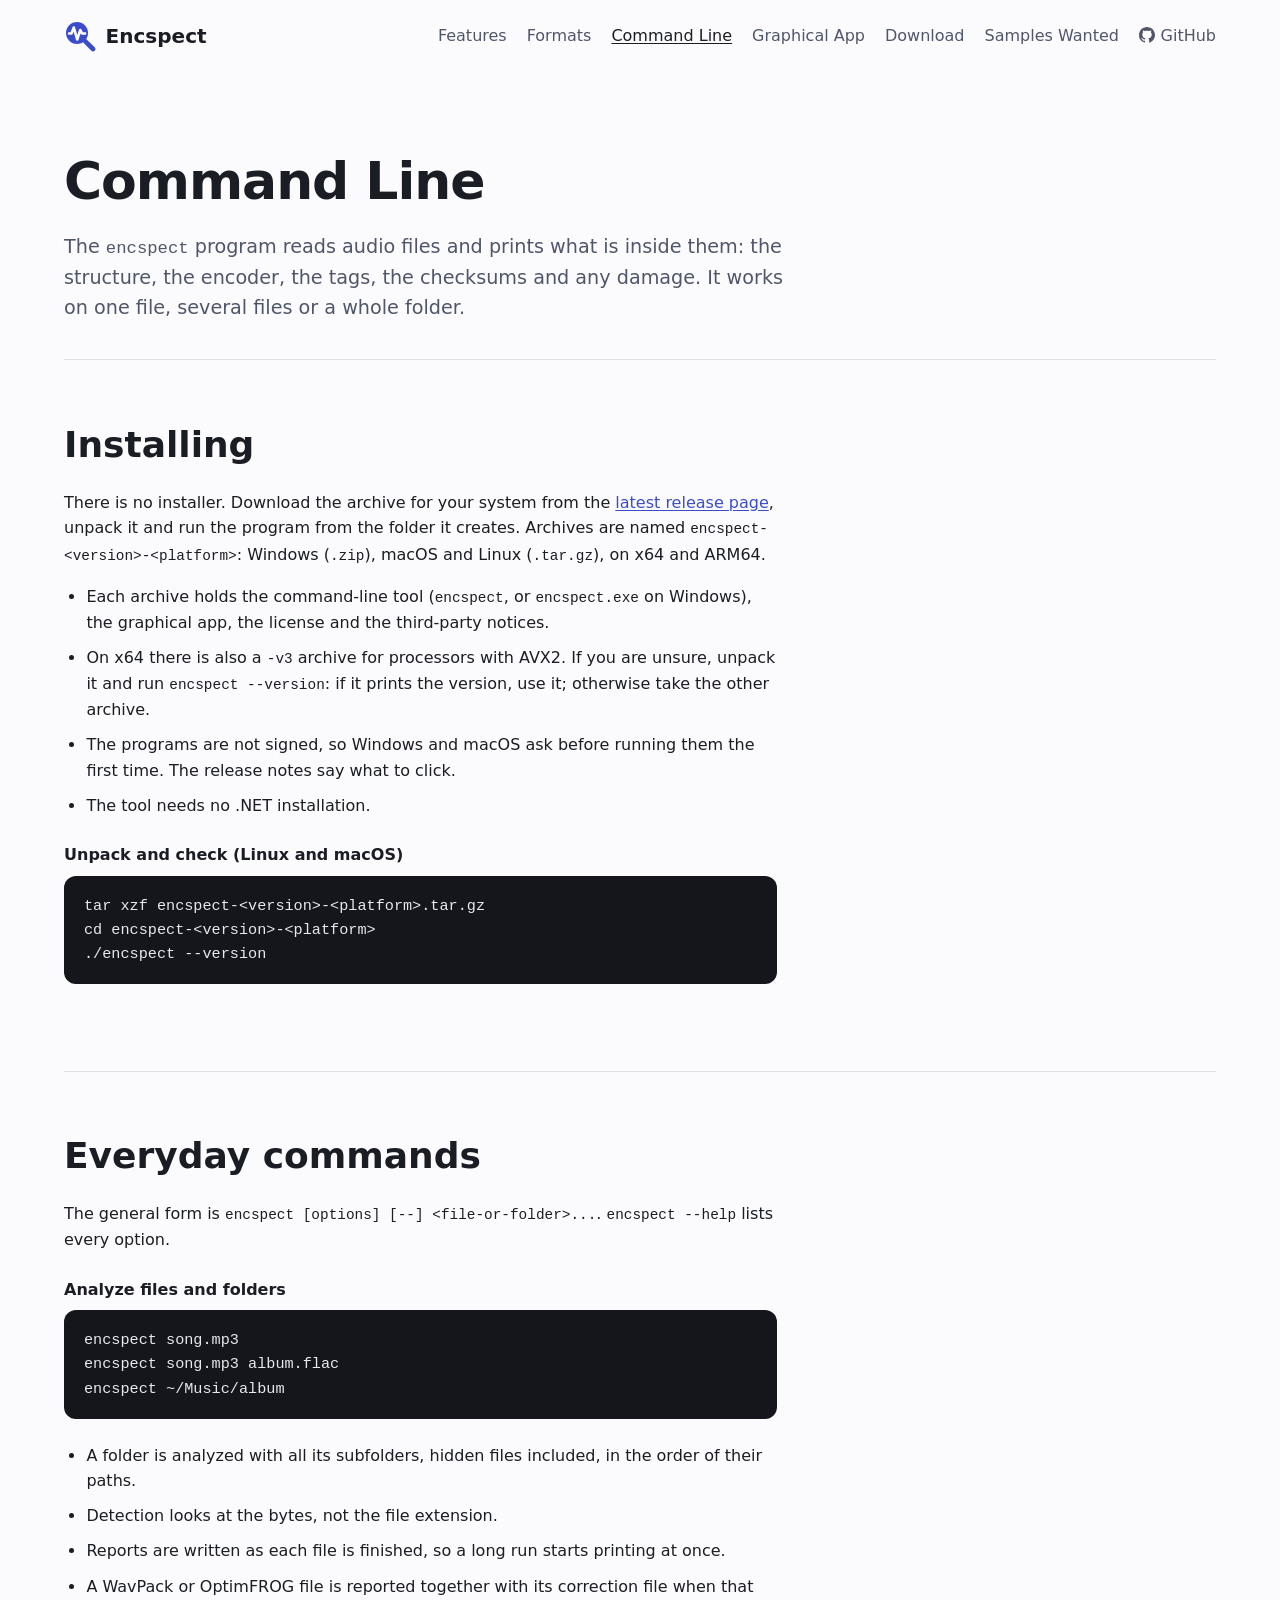
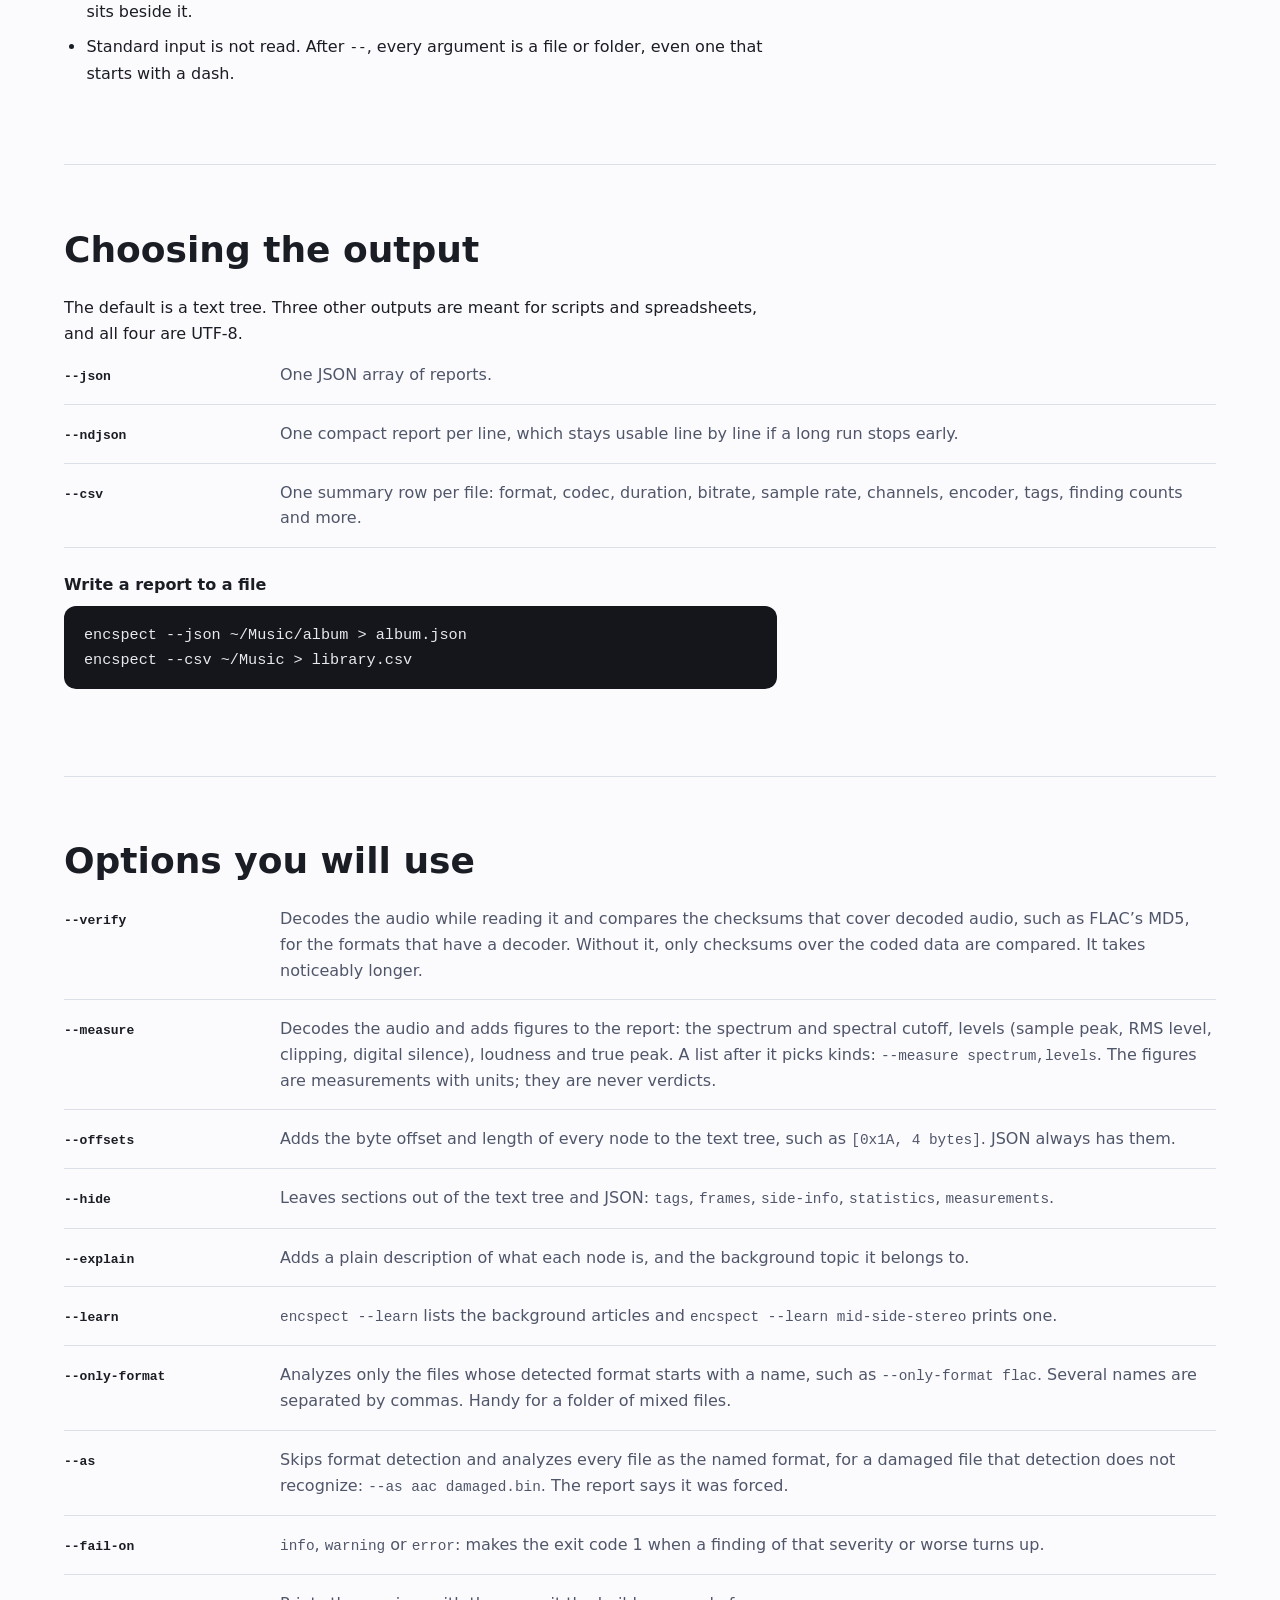
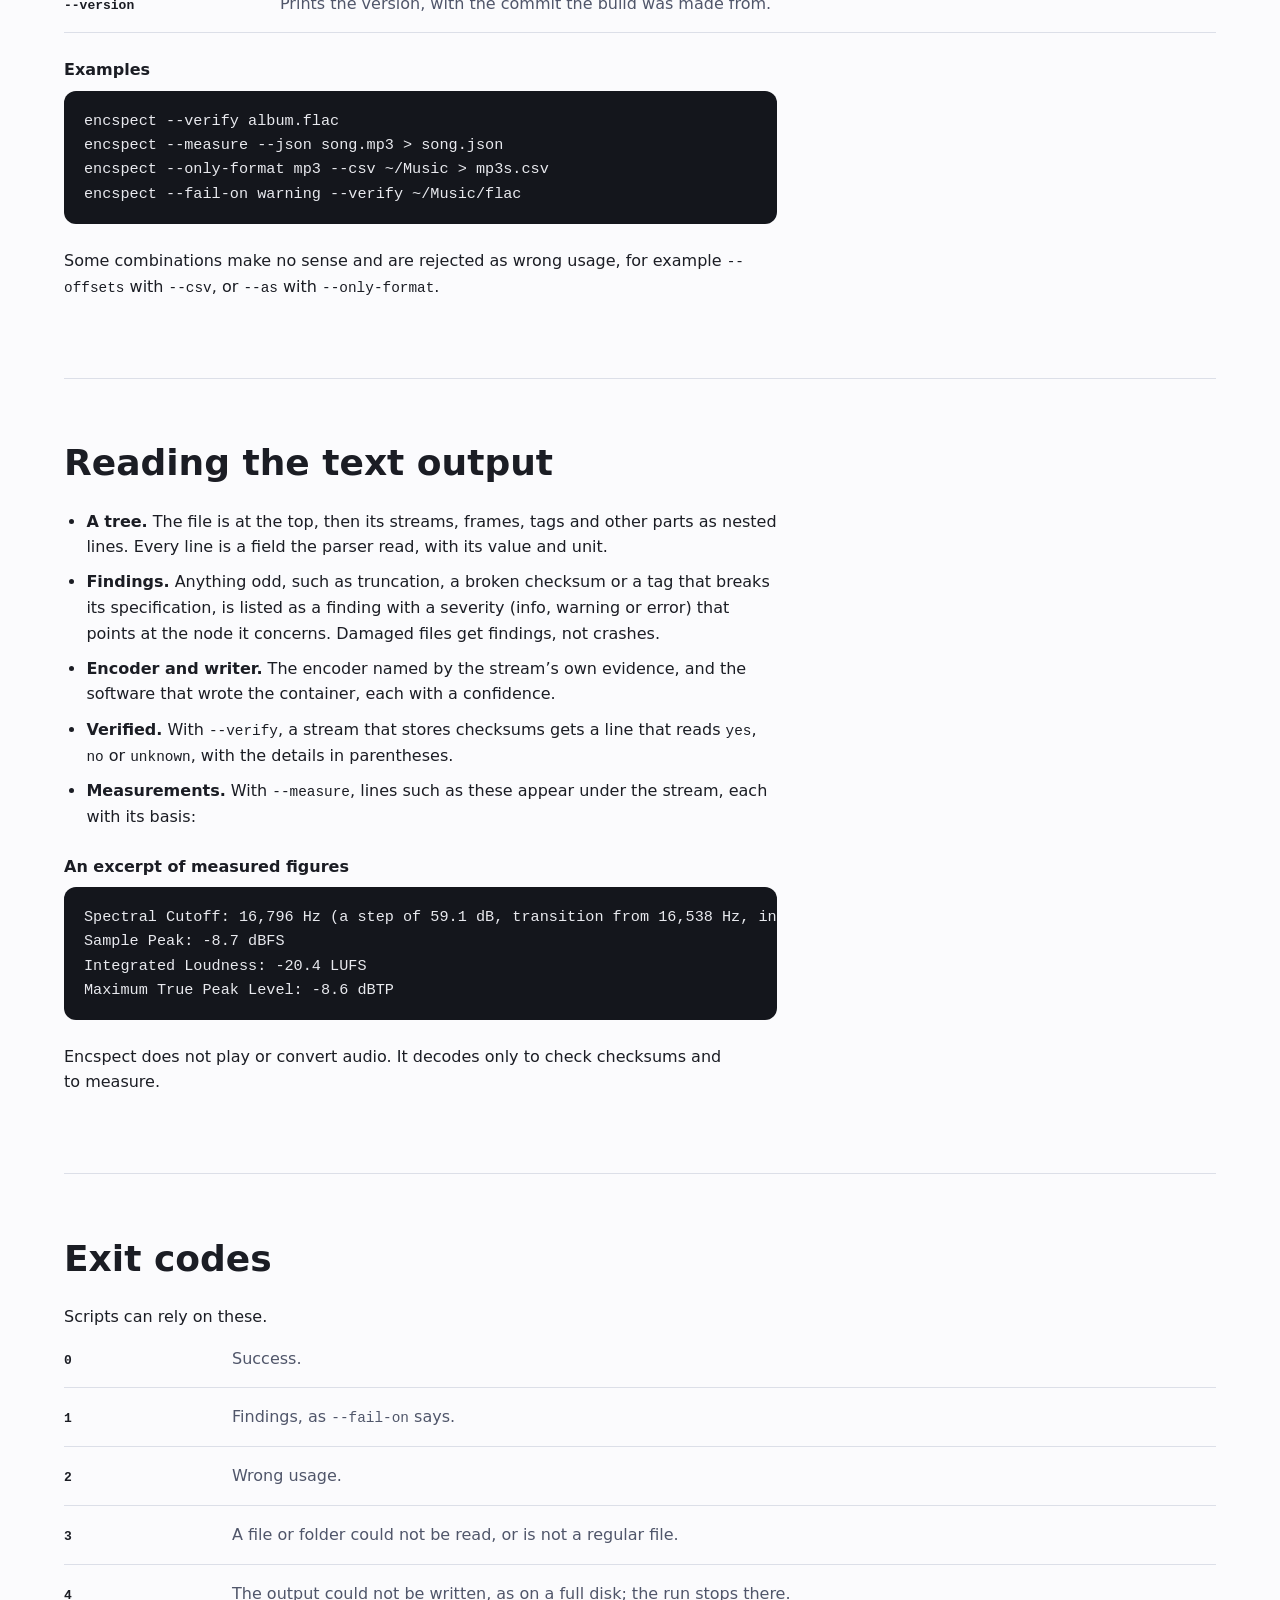
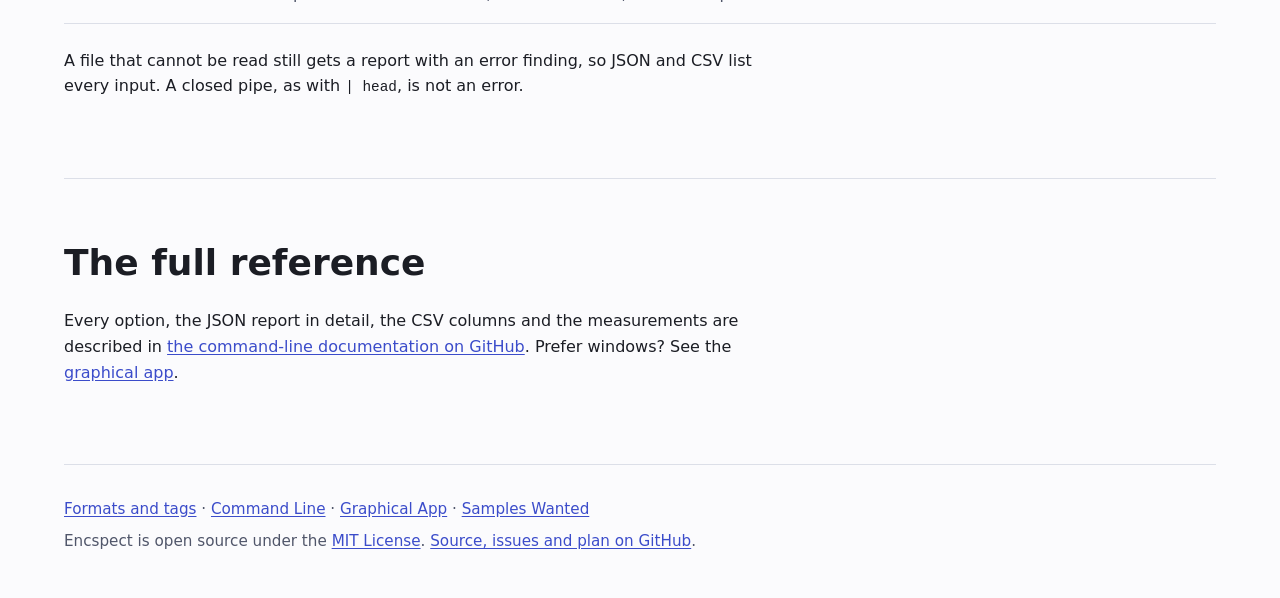
==== site/cli.html @ 30f292fd "Command Line and Graphical App pages for 0.4.0, in the header and the footer Co-Authored-By: Claude " ====
<!DOCTYPE html>
<html lang="en">
<head>
  <meta charset="utf-8">
  <meta name="viewport" content="width=device-width, initial-scale=1.0">
  <meta name="color-scheme" content="light dark">
  <meta name="text-scale" content="scale">
  <title>Command Line</title>
  <meta name="description" content="The Encspect command-line tool: analyze a file or a folder, write JSON or CSV, verify checksums, measure decoded audio and use the exit codes in scripts.">
  <link rel="icon" href="favicon.svg" type="image/svg+xml">
  <link rel="apple-touch-icon" href="apple-touch-icon.png">
  <link rel="stylesheet" href="styles.css">
</head>
<body>
  <a class="skip-link" href="#main">Skip to content</a>

  <header class="site-header">
    <a class="brand" href="./" aria-label="Encspect home">
      <img class="brand-mark" src="favicon.svg" alt="" width="32" height="32">
      <span>Encspect</span>
    </a>
    <nav aria-label="Main">
      <ul>
        <li><a href="./#features">Features</a></li>
        <li><a href="formats.html">Formats</a></li>
        <li><a href="cli.html" aria-current="page">Command Line</a></li>
        <li><a href="gui.html">Graphical App</a></li>
        <li><a href="./#download">Download</a></li>
        <li><a href="samples.html">Samples Wanted</a></li>
        <li><a class="github" href="https://github.com/smares/encspect">GitHub</a></li>
      </ul>
    </nav>
  </header>

  <main id="main">
    <section class="page-head" aria-labelledby="page-title">
      <h1 id="page-title">Command Line</h1>
      <p class="lead">The <code>encspect</code> program reads audio files and prints what is inside them: the structure, the encoder, the tags, the checksums and any damage. It works on one file, several files or a whole folder.</p>
    </section>

    <section class="prose" aria-labelledby="install-title">
      <h2 id="install-title">Installing</h2>
      <p>There is no installer. Download the archive for your system from the <a href="https://github.com/smares/encspect/releases/latest">latest release page</a>, unpack it and run the program from the folder it creates. Archives are named <code>encspect-&lt;version&gt;-&lt;platform&gt;</code>: Windows (<code>.zip</code>), macOS and Linux (<code>.tar.gz</code>), on x64 and ARM64.</p>
      <ul>
        <li>Each archive holds the command-line tool (<code>encspect</code>, or <code>encspect.exe</code> on Windows), the graphical app, the license and the third-party notices.</li>
        <li>On x64 there is also a <code>-v3</code> archive for processors with AVX2. If you are unsure, unpack it and run <code>encspect --version</code>: if it prints the version, use it; otherwise take the other archive.</li>
        <li>The programs are not signed, so Windows and macOS ask before running them the first time. The release notes say what to click.</li>
        <li>The tool needs no .NET installation.</li>
      </ul>
      <figure class="code">
        <figcaption id="install-cap">Unpack and check (Linux and macOS)</figcaption>
        <div class="copyable">
          <pre role="region" aria-labelledby="install-cap" tabindex="0"><code>tar xzf encspect-&lt;version&gt;-&lt;platform&gt;.tar.gz
cd encspect-&lt;version&gt;-&lt;platform&gt;
./encspect --version</code></pre>
        </div>
      </figure>
    </section>

    <section class="prose" aria-labelledby="everyday-title">
      <h2 id="everyday-title">Everyday commands</h2>
      <p>The general form is <code>encspect [options] [--] &lt;file-or-folder&gt;...</code>. <code>encspect --help</code> lists every option.</p>
      <figure class="code">
        <figcaption id="everyday-cap">Analyze files and folders</figcaption>
        <div class="copyable">
          <pre role="region" aria-labelledby="everyday-cap" tabindex="0"><code>encspect song.mp3
encspect song.mp3 album.flac
encspect ~/Music/album</code></pre>
        </div>
      </figure>
      <ul>
        <li>A folder is analyzed with all its subfolders, hidden files included, in the order of their paths.</li>
        <li>Detection looks at the bytes, not the file extension.</li>
        <li>Reports are written as each file is finished, so a long run starts printing at once.</li>
        <li>A WavPack or OptimFROG file is reported together with its correction file when that sits beside it.</li>
        <li>Standard input is not read. After <code>--</code>, every argument is a file or folder, even one that starts with a dash.</li>
      </ul>
    </section>

    <section class="prose" aria-labelledby="output-title">
      <h2 id="output-title">Choosing the output</h2>
      <p>The default is a text tree. Three other outputs are meant for scripts and spreadsheets, and all four are UTF-8.</p>
      <dl class="formats wide">
        <div>
          <dt><code>--json</code></dt>
          <dd>One JSON array of reports.</dd>
        </div>
        <div>
          <dt><code>--ndjson</code></dt>
          <dd>One compact report per line, which stays usable line by line if a long run stops early.</dd>
        </div>
        <div>
          <dt><code>--csv</code></dt>
          <dd>One summary row per file: format, codec, duration, bitrate, sample rate, channels, encoder, tags, finding counts and more.</dd>
        </div>
      </dl>
      <figure class="code">
        <figcaption id="output-cap">Write a report to a file</figcaption>
        <div class="copyable">
          <pre role="region" aria-labelledby="output-cap" tabindex="0"><code>encspect --json ~/Music/album &gt; album.json
encspect --csv ~/Music &gt; library.csv</code></pre>
        </div>
      </figure>
    </section>

    <section class="prose" aria-labelledby="options-title">
      <h2 id="options-title">Options you will use</h2>
      <dl class="formats wide">
        <div>
          <dt><code>--verify</code></dt>
          <dd>Decodes the audio while reading it and compares the checksums that cover decoded audio, such as FLAC&rsquo;s MD5, for the formats that have a decoder. Without it, only checksums over the coded data are compared. It takes noticeably longer.</dd>
        </div>
        <div>
          <dt><code>--measure</code></dt>
          <dd>Decodes the audio and adds figures to the report: the spectrum and spectral cutoff, levels (sample peak, RMS level, clipping, digital silence), loudness and true peak. A list after it picks kinds: <code>--measure spectrum,levels</code>. The figures are measurements with units; they are never verdicts.</dd>
        </div>
        <div>
          <dt><code>--offsets</code></dt>
          <dd>Adds the byte offset and length of every node to the text tree, such as <code>[0x1A, 4 bytes]</code>. JSON always has them.</dd>
        </div>
        <div>
          <dt><code>--hide</code></dt>
          <dd>Leaves sections out of the text tree and JSON: <code>tags</code>, <code>frames</code>, <code>side-info</code>, <code>statistics</code>, <code>measurements</code>.</dd>
        </div>
        <div>
          <dt><code>--explain</code></dt>
          <dd>Adds a plain description of what each node is, and the background topic it belongs to.</dd>
        </div>
        <div>
          <dt><code>--learn</code></dt>
          <dd><code>encspect --learn</code> lists the background articles and <code>encspect --learn mid-side-stereo</code> prints one.</dd>
        </div>
        <div>
          <dt><code>--only-format</code></dt>
          <dd>Analyzes only the files whose detected format starts with a name, such as <code>--only-format flac</code>. Several names are separated by commas. Handy for a folder of mixed files.</dd>
        </div>
        <div>
          <dt><code>--as</code></dt>
          <dd>Skips format detection and analyzes every file as the named format, for a damaged file that detection does not recognize: <code>--as aac damaged.bin</code>. The report says it was forced.</dd>
        </div>
        <div>
          <dt><code>--fail-on</code></dt>
          <dd><code>info</code>, <code>warning</code> or <code>error</code>: makes the exit code 1 when a finding of that severity or worse turns up.</dd>
        </div>
        <div>
          <dt><code>--version</code></dt>
          <dd>Prints the version, with the commit the build was made from.</dd>
        </div>
      </dl>
      <figure class="code">
        <figcaption id="options-cap">Examples</figcaption>
        <div class="copyable">
          <pre role="region" aria-labelledby="options-cap" tabindex="0"><code>encspect --verify album.flac
encspect --measure --json song.mp3 &gt; song.json
encspect --only-format mp3 --csv ~/Music &gt; mp3s.csv
encspect --fail-on warning --verify ~/Music/flac</code></pre>
        </div>
      </figure>
      <p>Some combinations make no sense and are rejected as wrong usage, for example <code>--offsets</code> with <code>--csv</code>, or <code>--as</code> with <code>--only-format</code>.</p>
    </section>

    <section class="prose" aria-labelledby="reading-title">
      <h2 id="reading-title">Reading the text output</h2>
      <ul>
        <li><strong>A tree.</strong> The file is at the top, then its streams, frames, tags and other parts as nested lines. Every line is a field the parser read, with its value and unit.</li>
        <li><strong>Findings.</strong> Anything odd, such as truncation, a broken checksum or a tag that breaks its specification, is listed as a finding with a severity (info, warning or error) that points at the node it concerns. Damaged files get findings, not crashes.</li>
        <li><strong>Encoder and writer.</strong> The encoder named by the stream&rsquo;s own evidence, and the software that wrote the container, each with a confidence.</li>
        <li><strong>Verified.</strong> With <code>--verify</code>, a stream that stores checksums gets a line that reads <code>yes</code>, <code>no</code> or <code>unknown</code>, with the details in parentheses.</li>
        <li><strong>Measurements.</strong> With <code>--measure</code>, lines such as these appear under the stream, each with its basis:</li>
      </ul>
      <figure class="code">
        <figcaption id="measure-cap">An excerpt of measured figures</figcaption>
        <div class="copyable">
          <pre role="region" aria-labelledby="measure-cap" tabindex="0"><code>Spectral Cutoff: 16,796 Hz (a step of 59.1 dB, transition from 16,538 Hz, in 20 of 20 frames with signal), measured from the decoded audio
Sample Peak: -8.7 dBFS
Integrated Loudness: -20.4 LUFS
Maximum True Peak Level: -8.6 dBTP</code></pre>
        </div>
      </figure>
      <p>Encspect does not play or convert audio. It decodes only to check checksums and to measure.</p>
    </section>

    <section class="prose" aria-labelledby="exit-title">
      <h2 id="exit-title">Exit codes</h2>
      <p>Scripts can rely on these.</p>
      <dl class="formats">
        <div>
          <dt><code>0</code></dt>
          <dd>Success.</dd>
        </div>
        <div>
          <dt><code>1</code></dt>
          <dd>Findings, as <code>--fail-on</code> says.</dd>
        </div>
        <div>
          <dt><code>2</code></dt>
          <dd>Wrong usage.</dd>
        </div>
        <div>
          <dt><code>3</code></dt>
          <dd>A file or folder could not be read, or is not a regular file.</dd>
        </div>
        <div>
          <dt><code>4</code></dt>
          <dd>The output could not be written, as on a full disk; the run stops there.</dd>
        </div>
      </dl>
      <p>A file that cannot be read still gets a report with an error finding, so JSON and CSV list every input. A closed pipe, as with <code>| head</code>, is not an error.</p>
    </section>

    <section class="prose" aria-labelledby="more-title">
      <h2 id="more-title">The full reference</h2>
      <p>Every option, the JSON report in detail, the CSV columns and the measurements are described in <a href="https://github.com/smares/encspect/blob/main/docs/cli.md">the command-line documentation on GitHub</a>. Prefer windows? See the <a href="gui.html">graphical app</a>.</p>
    </section>
  </main>

  <footer class="site-footer">
    <p><a href="formats.html">Formats and tags</a> · <a href="cli.html">Command Line</a> · <a href="gui.html">Graphical App</a> · <a href="samples.html">Samples Wanted</a></p>
    <p>Encspect is open source under the <a href="https://github.com/smares/encspect/blob/main/LICENSE">MIT License</a>. <a href="https://github.com/smares/encspect">Source, issues and plan on GitHub</a>.</p>
  </footer>
</body>
</html>
---- site/styles.css ----
/* Encspect landing page. System fonts only, light and dark from the visitor's setting. */

:root {
  --surface-light: #fbfbfd;
  --surface-dark: #14161c;
  --raised-light: #ffffff;
  --raised-dark: #1d2029;
  --text-light: #1b1d24;
  --text-dark: #e8e9ee;
  --muted-light: #50566a;
  --muted-dark: #a9aebf;
  --border-light: #dcdfe8;
  --border-dark: #333847;
  --brand-light: #3b4cca;
  --brand-dark: #9aa8ff;
  --brand-text-light: #ffffff;
  --brand-text-dark: #10142e;

  /* Fallback for browsers without light-dark(): the light values, switched by the media query. */
  --surface: var(--surface-light);
  --raised: var(--raised-light);
  --text: var(--text-light);
  --muted: var(--muted-light);
  --border: var(--border-light);
  --brand: var(--brand-light);
  --brand-text: var(--brand-text-light);

  @media (prefers-color-scheme: dark) {
    --surface: var(--surface-dark);
    --raised: var(--raised-dark);
    --text: var(--text-dark);
    --muted: var(--muted-dark);
    --border: var(--border-dark);
    --brand: var(--brand-dark);
    --brand-text: var(--brand-text-dark);
  }

  @supports (color: light-dark(white, black)) {
    --surface: light-dark(var(--surface-light), var(--surface-dark));
    --raised: light-dark(var(--raised-light), var(--raised-dark));
    --text: light-dark(var(--text-light), var(--text-dark));
    --muted: light-dark(var(--muted-light), var(--muted-dark));
    --border: light-dark(var(--border-light), var(--border-dark));
    --brand: light-dark(var(--brand-light), var(--brand-dark));
    --brand-text: light-dark(var(--brand-text-light), var(--brand-text-dark));
  }

  color-scheme: light dark;
  accent-color: var(--brand);
}

*,
*::before,
*::after {
  box-sizing: border-box;
}

body {
  margin: 0;
  background: var(--surface);
  color: var(--text);
  font-family: system-ui, -apple-system, "Segoe UI", Roboto, "Helvetica Neue", Arial, sans-serif;
  line-height: 1.6;
  overflow-wrap: break-word;
}

a {
  color: var(--brand);
  text-underline-offset: 0.15em;
}

a:focus-visible,
button:focus-visible,
pre:focus-visible {
  outline: 3px solid var(--brand);
  outline-offset: 3px;
}

h1,
h2,
h3 {
  line-height: 1.2;
  text-wrap: balance;
}

p {
  text-wrap: pretty;
}

.skip-link {
  position: absolute;
  inset-inline-start: 1rem;
  inset-block-start: -10rem;
  padding: 0.5rem 1rem;
  background: var(--raised);
  border: 1px solid var(--border);
  border-radius: 0.5rem;
}

.skip-link:focus {
  inset-block-start: 1rem;
}

/* Page width: content up to 72rem, with a gutter that never drops below 1rem. */
.site-header,
main > section,
.site-footer {
  inline-size: min(100% - 2rem, 72rem);
  margin-inline: auto;
}

.site-header {
  display: flex;
  flex-wrap: wrap;
  align-items: center;
  justify-content: space-between;
  gap: 0.5rem 1.5rem;
  padding-block: 1.25rem;
}

.brand {
  display: inline-flex;
  align-items: center;
  gap: 0.6rem;
  color: var(--text);
  font-size: 1.25rem;
  font-weight: 700;
  text-decoration: none;
}

.brand-mark {
  inline-size: 2rem;
  block-size: 2rem;
}

.site-header ul {
  display: flex;
  flex-wrap: wrap;
  gap: 0.25rem 1.25rem;
  margin: 0;
  padding: 0;
  list-style: none;
}

.site-header nav a {
  color: var(--muted);
  font-weight: 500;
  text-decoration: none;
}

.site-header nav a:hover {
  color: var(--text);
  text-decoration: underline;
}

main > section {
  padding-block: clamp(2.5rem, 1.5rem + 3vw, 4.5rem);
}

main > section + section {
  border-block-start: 1px solid var(--border);
}

.hero {
  text-align: center;
}

.hero h1 {
  margin-block: 1rem 1.25rem;
  font-size: clamp(2.25rem, 1.5rem + 3vw, 4rem);
  letter-spacing: -0.02em;
}

.lead {
  max-inline-size: 60ch;
  margin-inline: auto;
  color: var(--muted);
  font-size: 1.2rem;
}

.actions {
  display: flex;
  flex-wrap: wrap;
  justify-content: center;
  gap: 0.75rem;
  margin-block: 2rem 1rem;
}

.button {
  display: inline-flex;
  align-items: center;
  min-block-size: 2.75rem;
  padding: 0.6rem 1.4rem;
  border: 1px solid var(--border);
  border-radius: 0.6rem;
  background: var(--raised);
  color: var(--text);
  font-weight: 600;
  text-decoration: none;
}

.button:hover {
  border-color: var(--brand);
}

.button.primary {
  border-color: var(--brand);
  background: var(--brand);
  color: var(--brand-text);
}

.note {
  margin-block-end: 2.5rem;
  color: var(--muted);
  font-size: 0.95rem;
}

.shot img {
  display: block;
  inline-size: 100%;
  block-size: auto;
  border: 1px solid var(--border);
  border-radius: 0.75rem;
  box-shadow: 0 0.5rem 2rem rgb(0 0 0 / 0.12);
}

h2 {
  margin-block: 0 1.5rem;
  font-size: clamp(1.6rem, 1.3rem + 1.2vw, 2.25rem);
}

.section-lead {
  color: var(--muted);
}

.cards {
  display: grid;
  grid-template-columns: repeat(auto-fit, minmax(min(100%, 18rem), 1fr));
  gap: 1rem;
  margin: 0;
  padding: 0;
  list-style: none;
}

.card {
  padding: 1.25rem 1.4rem;
  border: 1px solid var(--border);
  border-radius: 0.75rem;
  background: var(--raised);
}

.card h3 {
  margin-block: 0 0.5rem;
  font-size: 1.1rem;
}

.card p {
  margin: 0;
  color: var(--muted);
}

.gallery figure {
  margin: 0 0 3rem;
}

.gallery figure:last-child {
  margin-block-end: 0;
}

figcaption {
  max-inline-size: 70ch;
  margin-block-start: 0.75rem;
  color: var(--muted);
}

.formats {
  display: grid;
  gap: 1rem;
  margin: 0 0 1.5rem;
}

.formats div {
  display: grid;
  grid-template-columns: minmax(0, 9rem) minmax(0, 1fr);
  gap: 0.25rem 1.5rem;
  padding-block-end: 1rem;
  border-block-end: 1px solid var(--border);
}

.formats dt {
  font-weight: 700;
}

.formats dd {
  margin: 0;
  color: var(--muted);
}

@media (max-width: 36em) {
  .formats div {
    grid-template-columns: minmax(0, 1fr);
  }
}

#download > p {
  max-inline-size: 70ch;
}

.code {
  margin: 1.5rem 0;
}

.code figcaption {
  margin-block: 0 0.5rem;
  font-weight: 600;
  color: var(--text);
}

/* Code stays dark in both themes; inherited colors are set again under its own color-scheme. */
.copyable {
  color-scheme: dark;
  position: relative;
  border-radius: 0.75rem;
  background: var(--surface-dark);
  color: var(--text-dark);
  accent-color: var(--brand);
}

pre {
  margin: 0;
  padding: 1.1rem 3.75rem 1.1rem 1.25rem;
  overflow-x: auto;
  font-family: ui-monospace, "Cascadia Code", "SF Mono", Menlo, Consolas, monospace;
  font-size: 0.95rem;
  line-height: 1.6;
}

.copy {
  position: absolute;
  inset-block-start: 0.6rem;
  inset-inline-end: 0.6rem;
}

.copy-button {
  display: grid;
  place-items: center;
  min-inline-size: 2.25rem;
  min-block-size: 2.25rem;
  padding: 0.35rem;
  border: 1px solid var(--border-dark);
  border-radius: 0.5rem;
  background: var(--raised-dark);
  color: var(--text-dark);
  cursor: pointer;
}

.copy-button:hover {
  border-color: var(--brand-dark);
}

.icon {
  inline-size: 1.15rem;
  block-size: 1.15rem;
  fill: none;
  stroke: currentColor;
  stroke-width: 2;
  stroke-linecap: round;
  stroke-linejoin: round;
}

.icon-check,
.copy-button[data-copied] .icon-copy {
  display: none;
}

.copy-button[data-copied] .icon-check {
  display: block;
}

/* The bubble is the live region: shown and hidden by opacity, so it stays in the accessibility tree. */
.tip {
  position: absolute;
  inset-block-start: 50%;
  inset-inline-end: calc(100% + 0.5rem);
  translate: 0 -50%;
  padding: 0.2rem 0.6rem;
  border-radius: 0.4rem;
  background: var(--raised-dark);
  color: var(--text-dark);
  font-size: 0.85rem;
  white-space: nowrap;
  opacity: 0;
  pointer-events: none;
  transition: opacity 0.15s;
}

.tip:not(:empty) {
  opacity: 1;
}

@media (prefers-reduced-motion: reduce) {
  .tip {
    transition: none;
  }
}

.site-footer {
  padding-block: 2rem 3rem;
  border-block-start: 1px solid var(--border);
  color: var(--muted);
  font-size: 0.95rem;
}

/* Subpages: samples.html and formats.html */
.site-header nav a[aria-current="page"] {
  color: var(--text);
  text-decoration: underline;
}

main > .page-head {
  padding-block-end: 1rem;
}

.page-head h1 {
  margin-block: 1rem;
  font-size: clamp(2rem, 1.4rem + 2.5vw, 3.25rem);
  letter-spacing: -0.02em;
}

.page-head .lead {
  margin-inline: 0;
}

.prose > :is(p, ul, ol, .formats) {
  max-inline-size: 70ch;
}

.prose .formats {
  max-inline-size: none;
}

.prose :is(ul, ol) {
  padding-inline-start: 1.4rem;
}

.prose li + li {
  margin-block-start: 0.6rem;
}

.kinds {
  display: grid;
  grid-template-columns: repeat(auto-fit, minmax(min(100%, 18rem), 1fr));
  gap: 1rem;
}

.actions-left {
  margin-block: 1.5rem;
}

.site-footer p {
  margin-block: 0 0.5rem;
}

/* The GitHub mark before links to GitHub: one masked file, so it takes the link's color in both themes. */
.github::before {
  content: "";
  display: inline-block;
  width: 1em;
  height: 1em;
  margin-right: 0.35em;
  vertical-align: -0.125em;
  background-color: currentColor;
  -webkit-mask: url("github-mark.svg") center / contain no-repeat;
  mask: url("github-mark.svg") center / contain no-repeat;
}

/* Links that sit side by side wrap as whole links, without a separator that could start a line. */
.link-row {
  display: flex;
  flex-wrap: wrap;
  gap: 0.25em 1.25em;
  margin: 0;
  padding: 0;
  list-style: none;
}

/* Command Line and Graphical App pages */
.formats.wide div {
  grid-template-columns: minmax(0, 12rem) minmax(0, 1fr);
}

@media (max-width: 36em) {
  .formats.wide div {
    grid-template-columns: minmax(0, 1fr);
  }
}

.prose :is(p, li, dd) code,
.page-head code {
  font-family: ui-monospace, "Cascadia Code", "SF Mono", Menlo, Consolas, monospace;
  font-size: 0.9em;
}

.shot-section > :is(p, ul) {
  max-inline-size: 70ch;
}

.shot-section ul {
  padding-inline-start: 1.4rem;
}

.shot-section li + li {
  margin-block-start: 0.6rem;
}

.gallery-fig {
  margin: 0 0 1.5rem;
}

.prose .code,
.prose .code pre {
  max-inline-size: 70ch;
}

.prose .code pre {
  max-inline-size: none;
}

@media (max-width: 36em) {
  .site-header ul {
    gap: 0.25rem 1rem;
  }
}
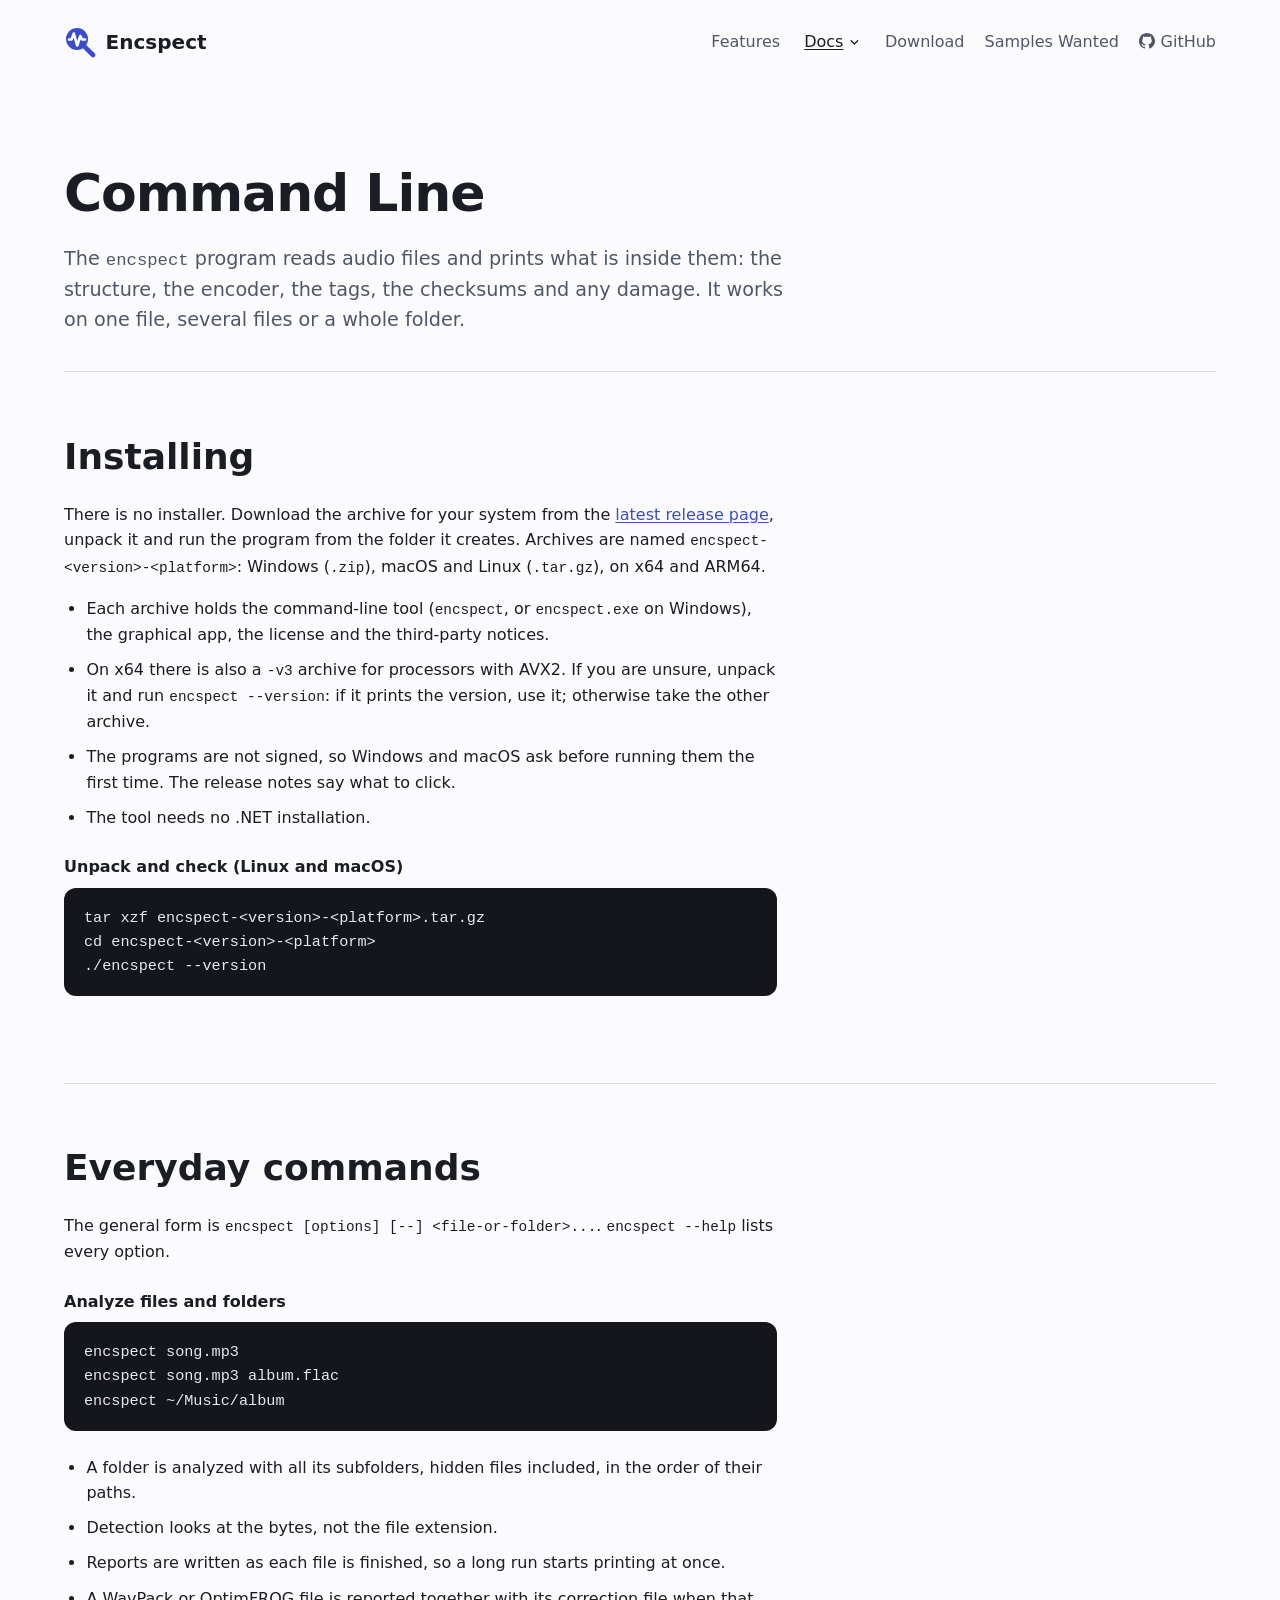
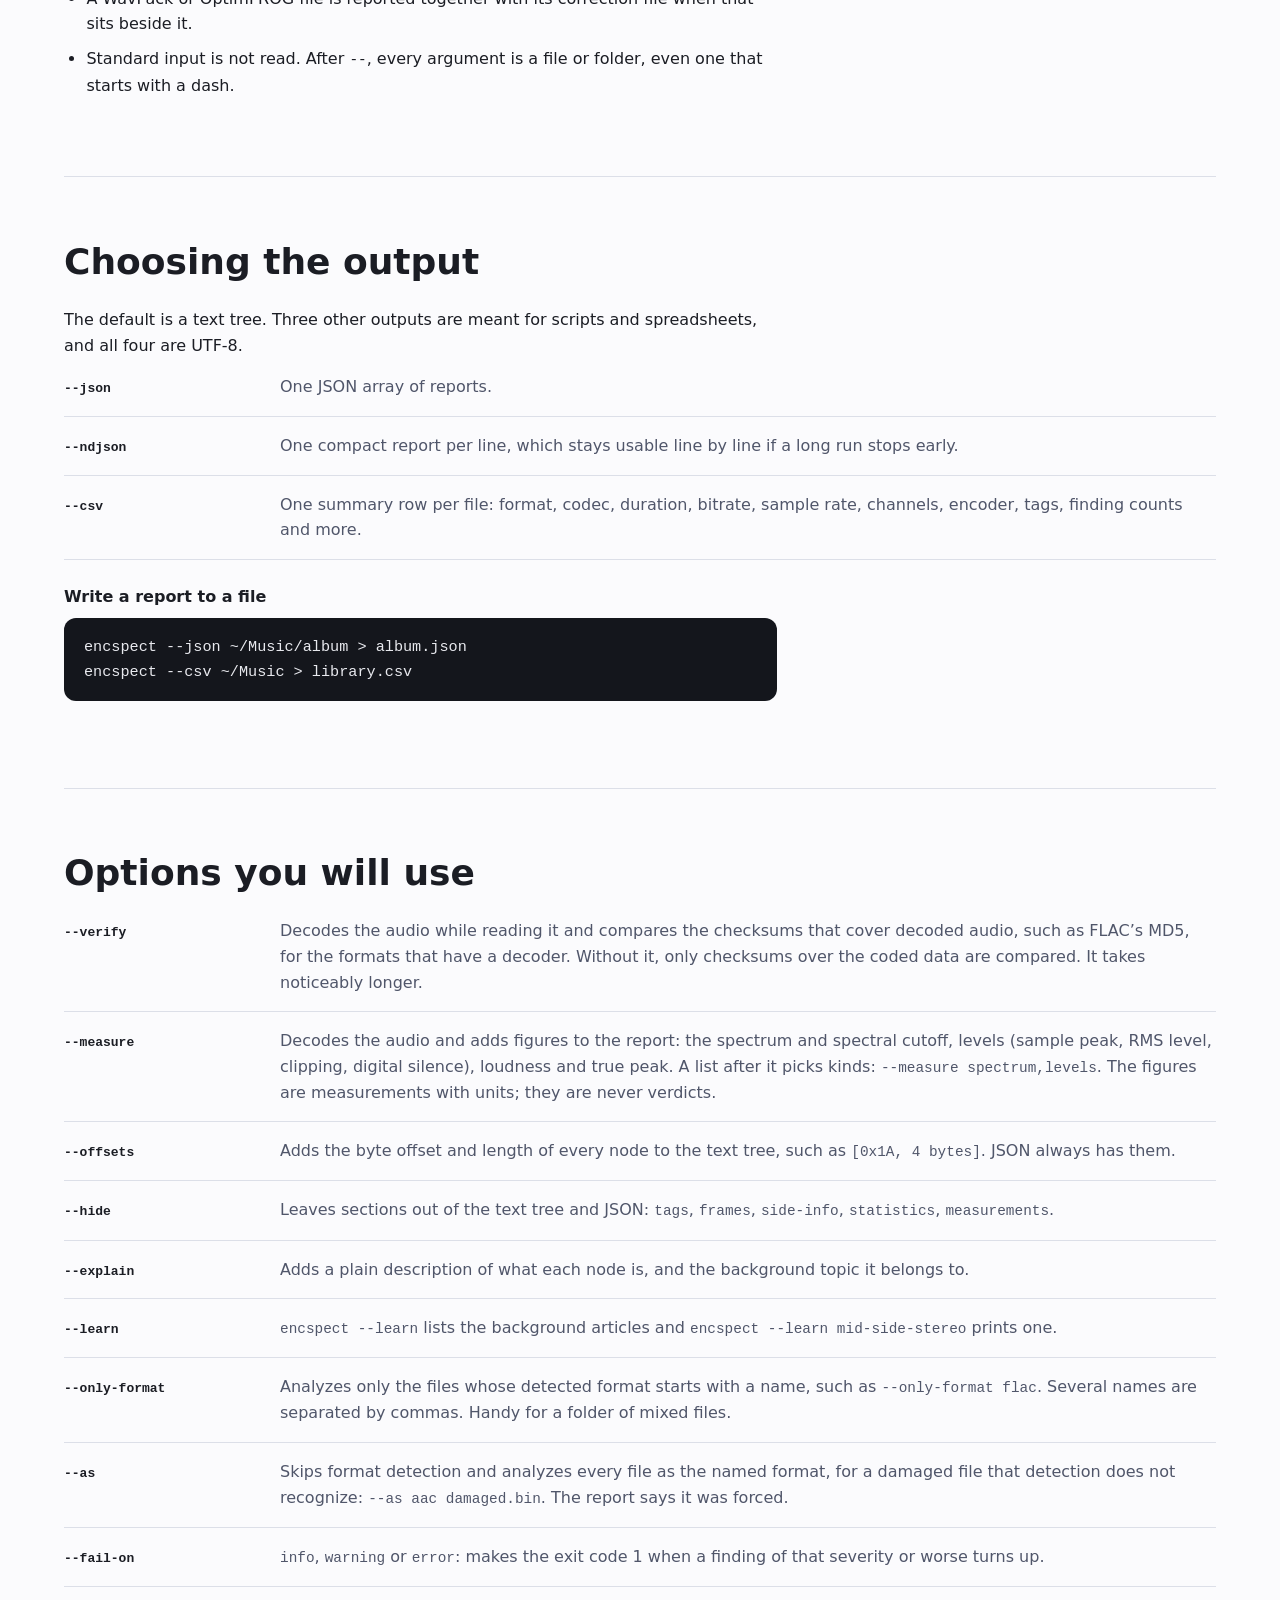
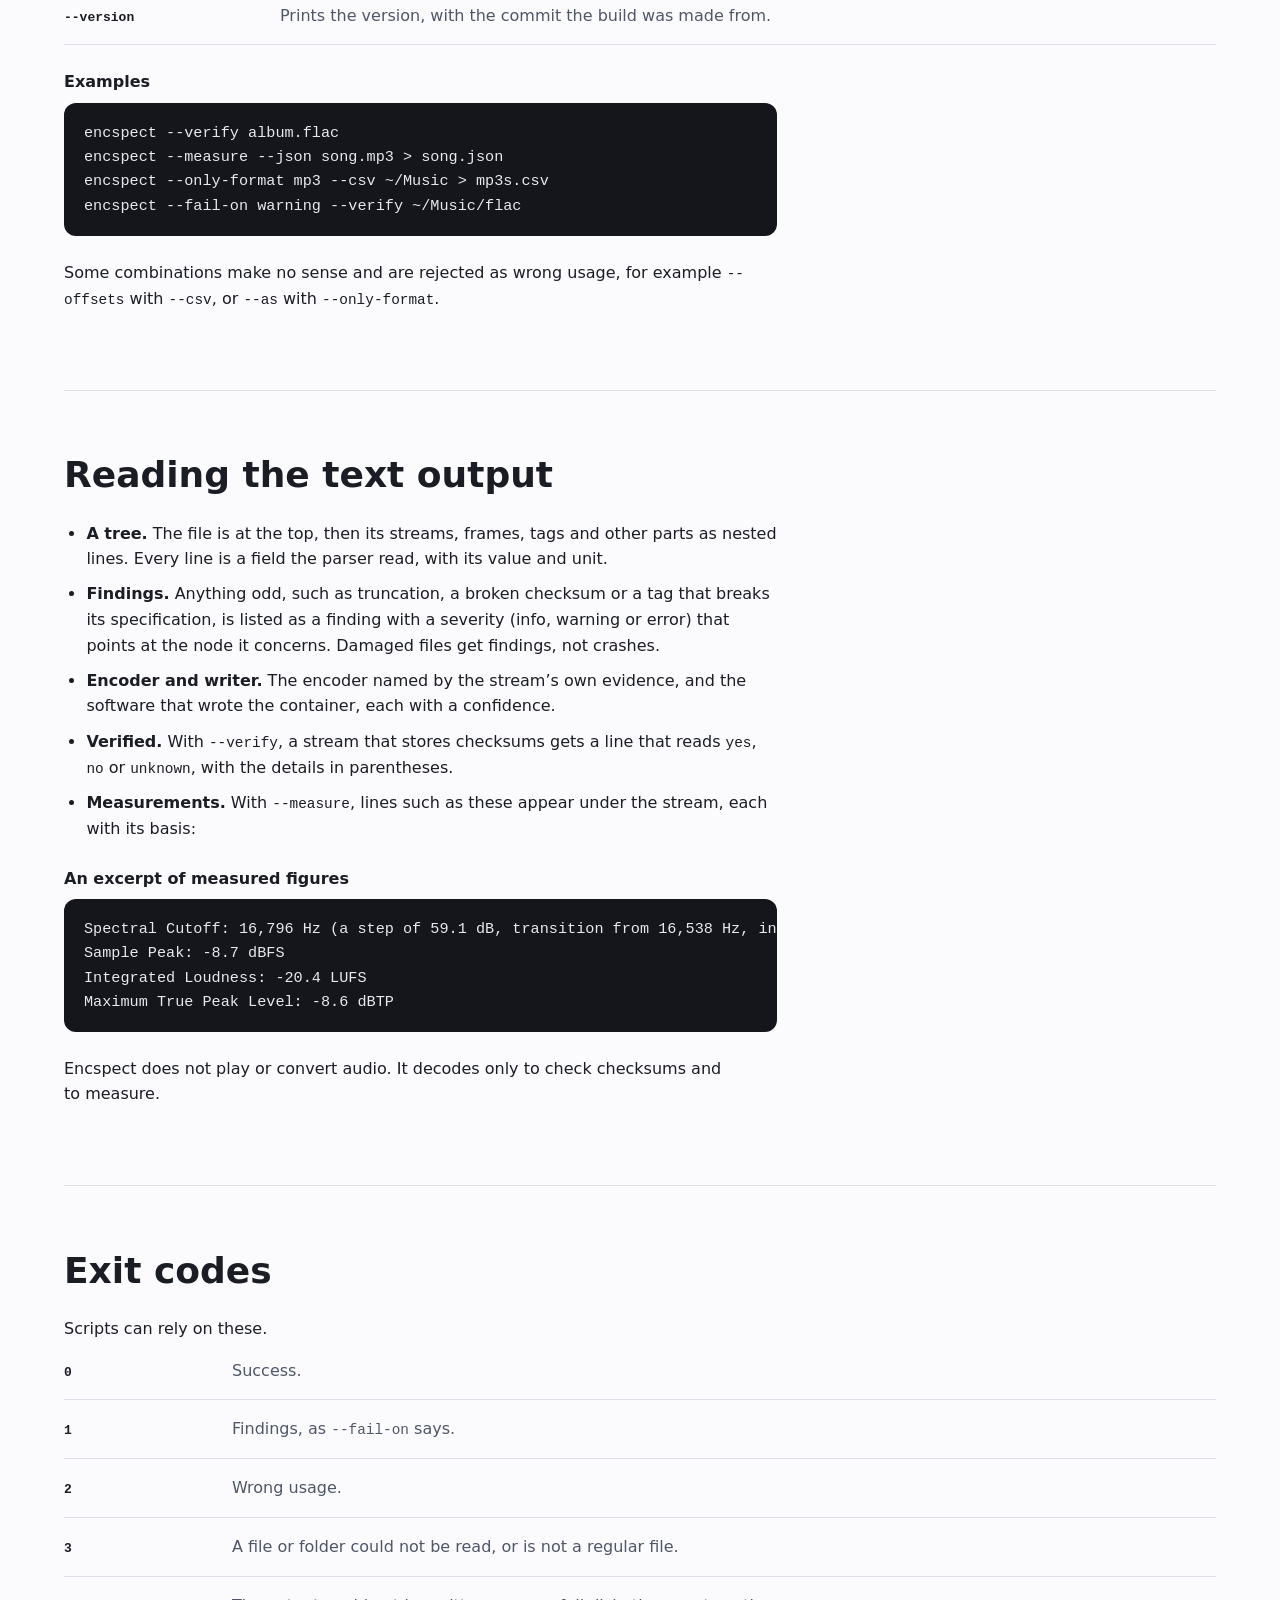
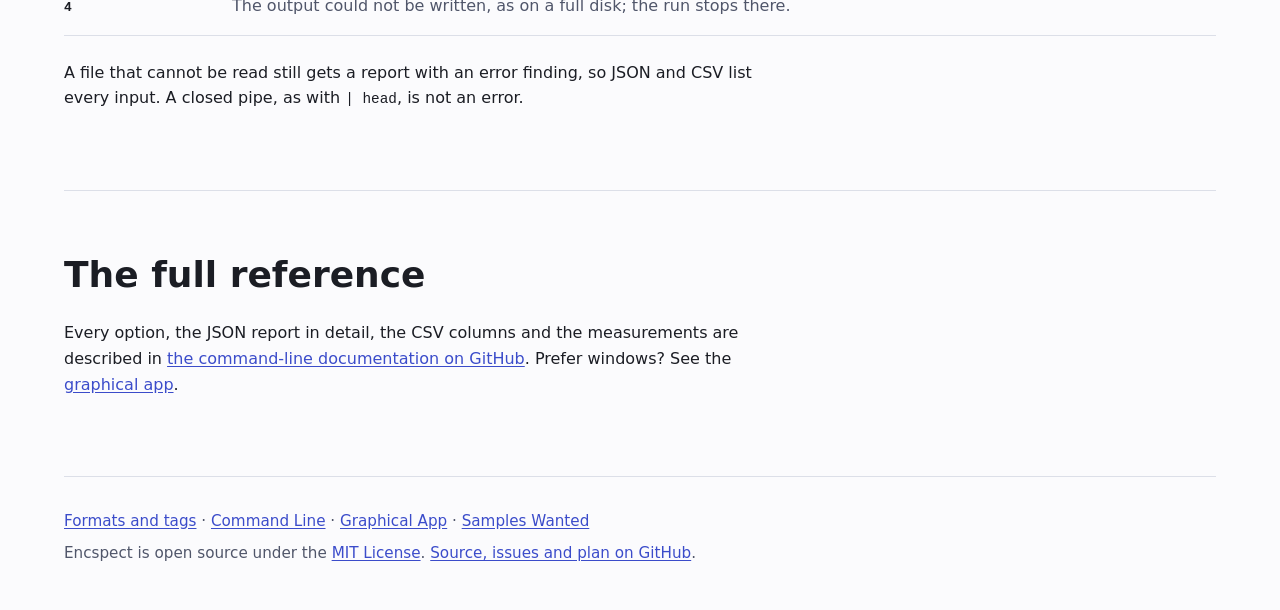
==== commit 99bc3923: "Header: Docs dropdown on wide screens, one Menu button on narrow ones, the same on all five pages Co" ====
--- a/site/cli.html
+++ b/site/cli.html
@@ -20,17 +20,27 @@
       <span>Encspect</span>
     </a>
     <nav aria-label="Main">
-      <ul>
+      <button type="button" class="nav-button menu-toggle" aria-expanded="false" aria-controls="site-menu">
+        <span class="sr-only">Menu</span>
+        <svg class="icon-bars" viewBox="0 0 24 24" aria-hidden="true"><path d="M4 7h16M4 12h16M4 17h16"></path></svg>
+      </button>
+      <ul class="menu" id="site-menu">
         <li><a href="./#features">Features</a></li>
-        <li><a href="formats.html">Formats</a></li>
-        <li><a href="cli.html" aria-current="page">Command Line</a></li>
-        <li><a href="gui.html">Graphical App</a></li>
+        <li class="has-sub">
+          <button type="button" class="nav-button docs-toggle" aria-expanded="false" aria-controls="docs-menu" aria-current="true">Docs <svg class="chevron" viewBox="0 0 24 24" aria-hidden="true"><path d="M6 9l6 6 6-6"></path></svg></button>
+          <ul class="sub" id="docs-menu">
+            <li><a href="formats.html">Formats and Tags</a></li>
+            <li><a href="cli.html" aria-current="page">Command Line</a></li>
+            <li><a href="gui.html">Graphical App</a></li>
+          </ul>
+        </li>
         <li><a href="./#download">Download</a></li>
         <li><a href="samples.html">Samples Wanted</a></li>
         <li><a class="github" href="https://github.com/smares/encspect">GitHub</a></li>
       </ul>
     </nav>
   </header>
+  <script src="nav.js"></script>
 
   <main id="main">
     <section class="page-head" aria-labelledby="page-title">
--- a/site/styles.css
+++ b/site/styles.css
@@ -142,6 +142,10 @@
   list-style: none;
 }
 
+.site-header {
+  position: relative;
+}
+
 .site-header nav a {
   color: var(--muted);
   font-weight: 500;
@@ -526,8 +530,179 @@
   max-inline-size: none;
 }
 
-@media (max-width: 36em) {
-  .site-header ul {
-    gap: 0.25rem 1rem;
-  }
-}
+/* Header menu. Without JavaScript every link is listed and the buttons stay hidden; with it (class "js"),
+   Docs is a dropdown on wide screens and one Menu button holds everything on narrow ones. */
+.site-header nav {
+  display: flex;
+  align-items: center;
+}
+
+.nav-button {
+  display: inline-flex;
+  align-items: center;
+  gap: 0.3em;
+  min-block-size: 2.75rem;
+  padding: 0 0.25rem;
+  border: 0;
+  background: none;
+  color: var(--muted);
+  font: inherit;
+  font-weight: 500;
+  cursor: pointer;
+}
+
+.nav-button:hover,
+.nav-button[aria-expanded="true"],
+.nav-button[aria-current] {
+  color: var(--text);
+}
+
+.nav-button[aria-current] {
+  text-decoration: underline;
+  text-underline-offset: 0.15em;
+}
+
+.nav-button .chevron {
+  inline-size: 0.8em;
+  block-size: 0.8em;
+  fill: none;
+  stroke: currentColor;
+  stroke-width: 2.5;
+  stroke-linecap: round;
+  stroke-linejoin: round;
+  transition: rotate 0.15s;
+}
+
+.nav-button[aria-expanded="true"] .chevron {
+  rotate: 180deg;
+}
+
+.nav-button .icon-bars {
+  inline-size: 1.5rem;
+  block-size: 1.5rem;
+  fill: none;
+  stroke: currentColor;
+  stroke-width: 2;
+  stroke-linecap: round;
+}
+
+.sr-only {
+  position: absolute;
+  inline-size: 1px;
+  block-size: 1px;
+  overflow: hidden;
+  clip-path: inset(50%);
+  white-space: nowrap;
+}
+
+.menu-toggle,
+.docs-toggle {
+  display: none;
+}
+
+.js .docs-toggle {
+  display: inline-flex;
+}
+
+.site-header .menu {
+  align-items: center;
+}
+
+.has-sub {
+  position: relative;
+}
+
+.sub {
+  margin: 0;
+  padding: 0;
+  list-style: none;
+}
+
+.sub li + li {
+  margin: 0;
+}
+
+@media (min-width: 43.76em) {
+  .js .docs-toggle[aria-expanded="false"] + .sub {
+    display: none;
+  }
+
+  .js .sub {
+    position: absolute;
+    inset-block-start: 100%;
+    inset-inline-start: -0.75rem;
+    z-index: 10;
+    display: block;
+    min-inline-size: 13rem;
+    padding: 0.4rem;
+    border: 1px solid var(--border);
+    border-radius: 0.6rem;
+    background: var(--raised);
+    box-shadow: 0 0.5rem 2rem rgb(0 0 0 / 0.18);
+  }
+
+  .js .sub a {
+    display: flex;
+    align-items: center;
+    min-block-size: 2.5rem;
+    padding: 0 0.75rem;
+    border-radius: 0.4rem;
+  }
+
+  .js .sub a:hover {
+    background: var(--surface);
+  }
+}
+
+@media (max-width: 43.75em) {
+  .js .site-header {
+    flex-wrap: nowrap;
+  }
+
+  .js .menu-toggle {
+    display: inline-flex;
+    inline-size: 2.75rem;
+    justify-content: center;
+    border: 1px solid var(--border);
+    border-radius: 0.6rem;
+    background: var(--raised);
+    color: var(--text);
+  }
+
+  .js .menu-toggle[aria-expanded="false"] ~ .menu {
+    display: none;
+  }
+
+  .js .menu {
+    position: absolute;
+    inset-block-start: 100%;
+    inset-inline: 0;
+    z-index: 10;
+    display: block;
+    padding: 0.4rem;
+    border: 1px solid var(--border);
+    border-radius: 0.75rem;
+    background: var(--raised);
+    box-shadow: 0 0.5rem 2rem rgb(0 0 0 / 0.18);
+  }
+
+  .js .menu a {
+    display: flex;
+    align-items: center;
+    min-block-size: 2.75rem;
+    padding: 0 0.75rem;
+    border-radius: 0.4rem;
+  }
+
+  .js .menu a:hover {
+    background: var(--surface);
+  }
+
+  .js .docs-toggle {
+    display: none;
+  }
+
+  .js .sub {
+    display: block;
+  }
+}
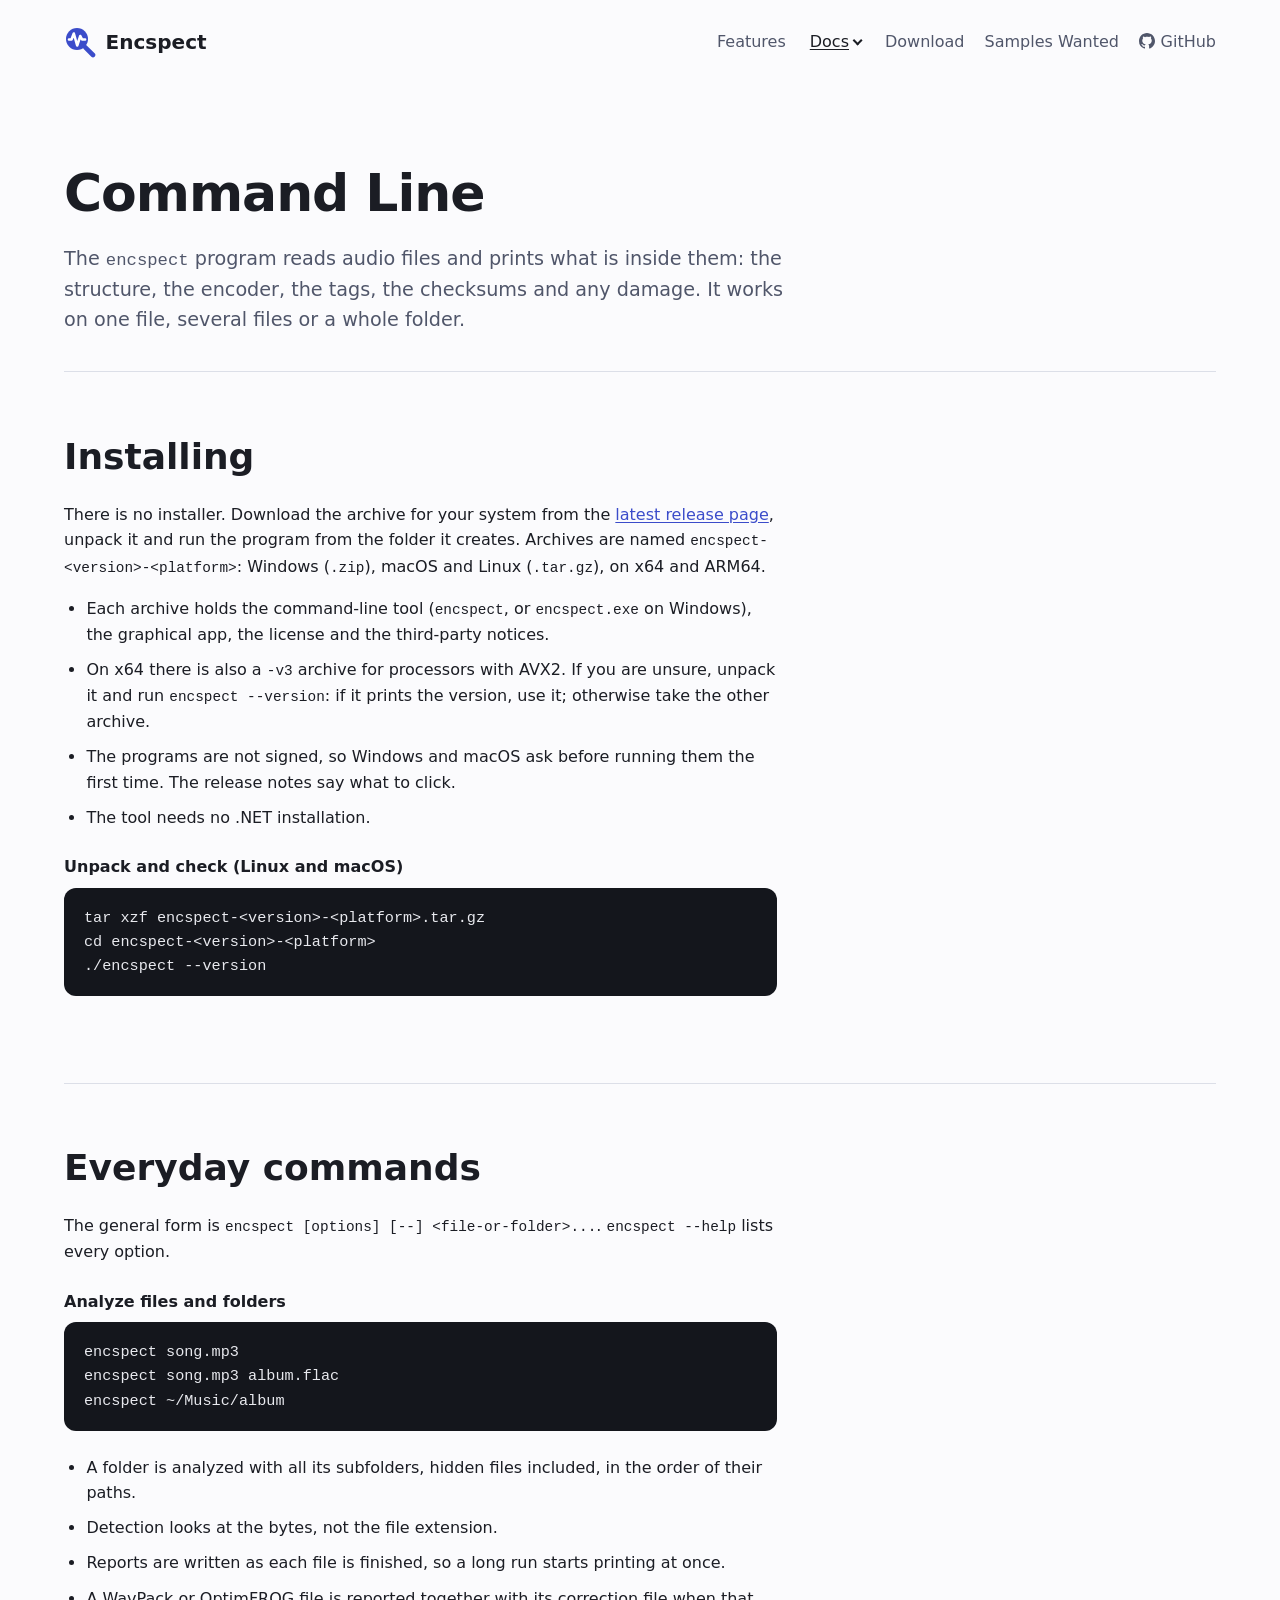
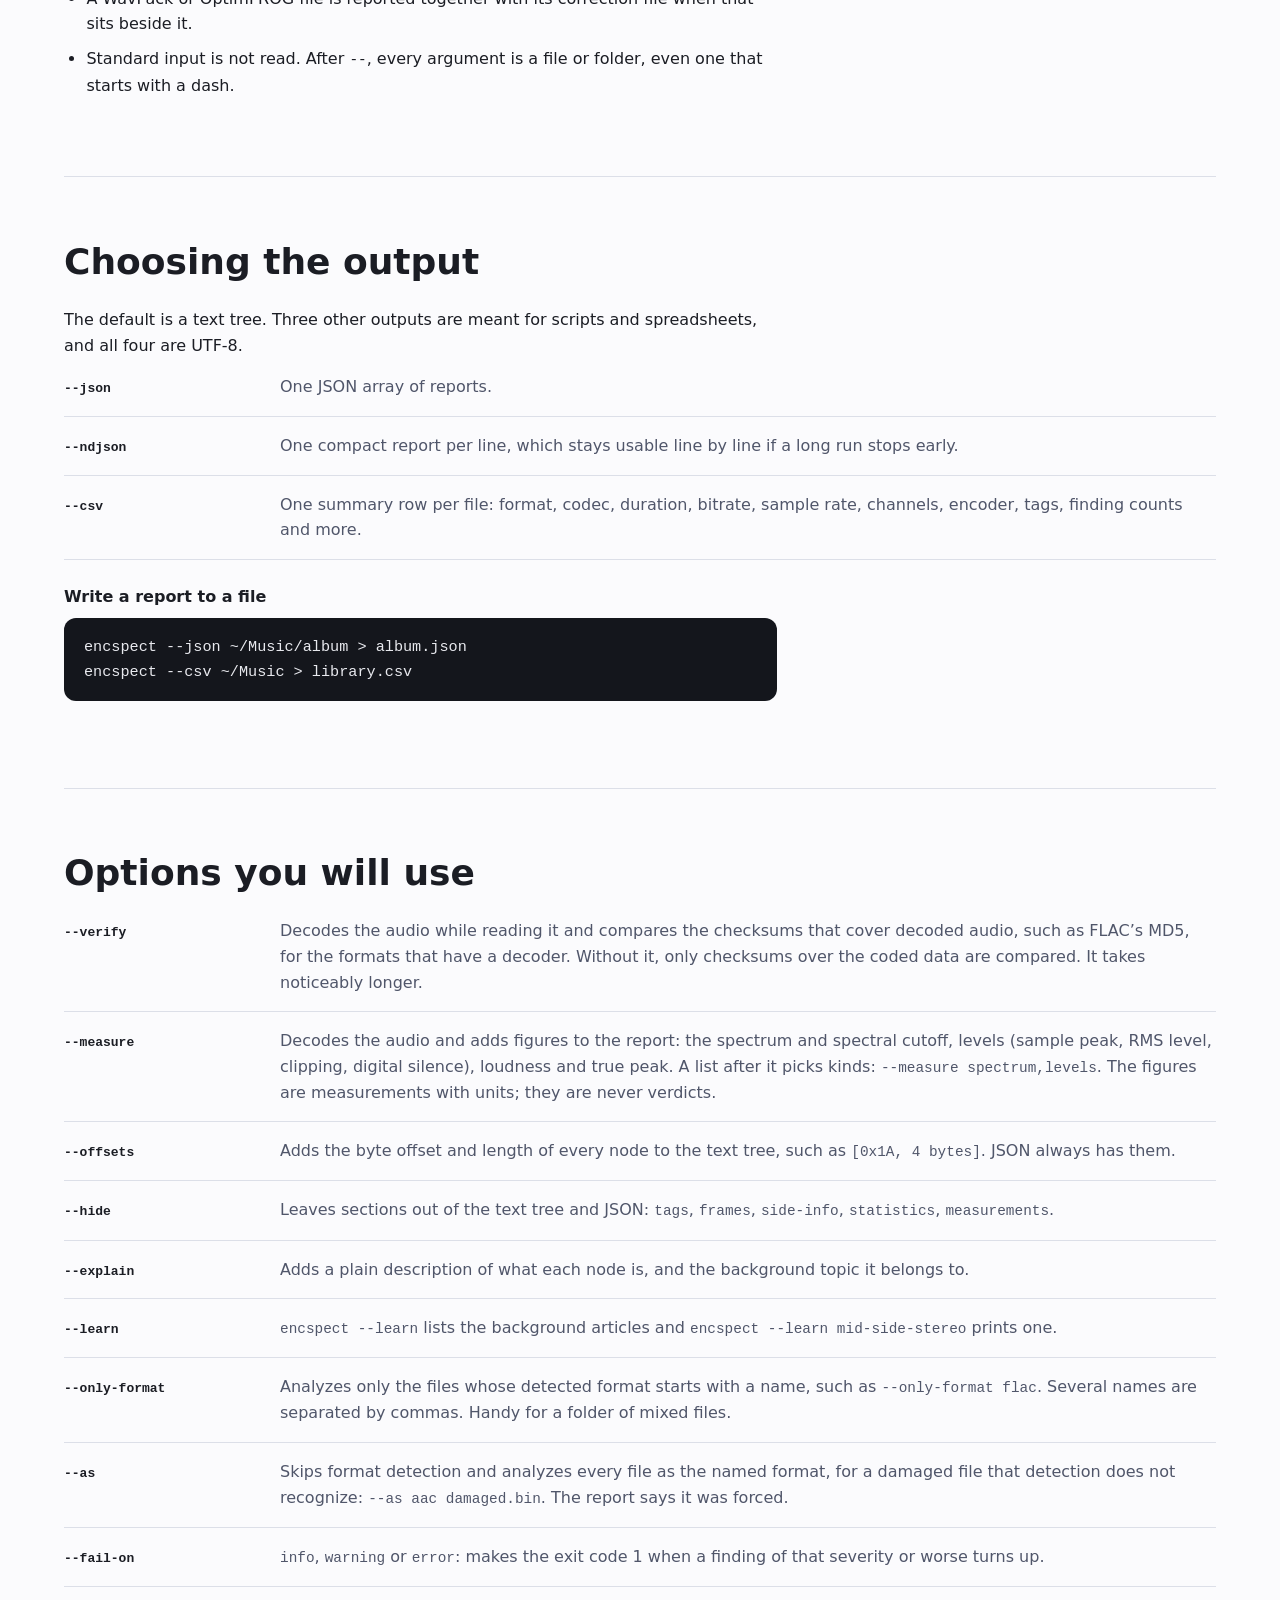
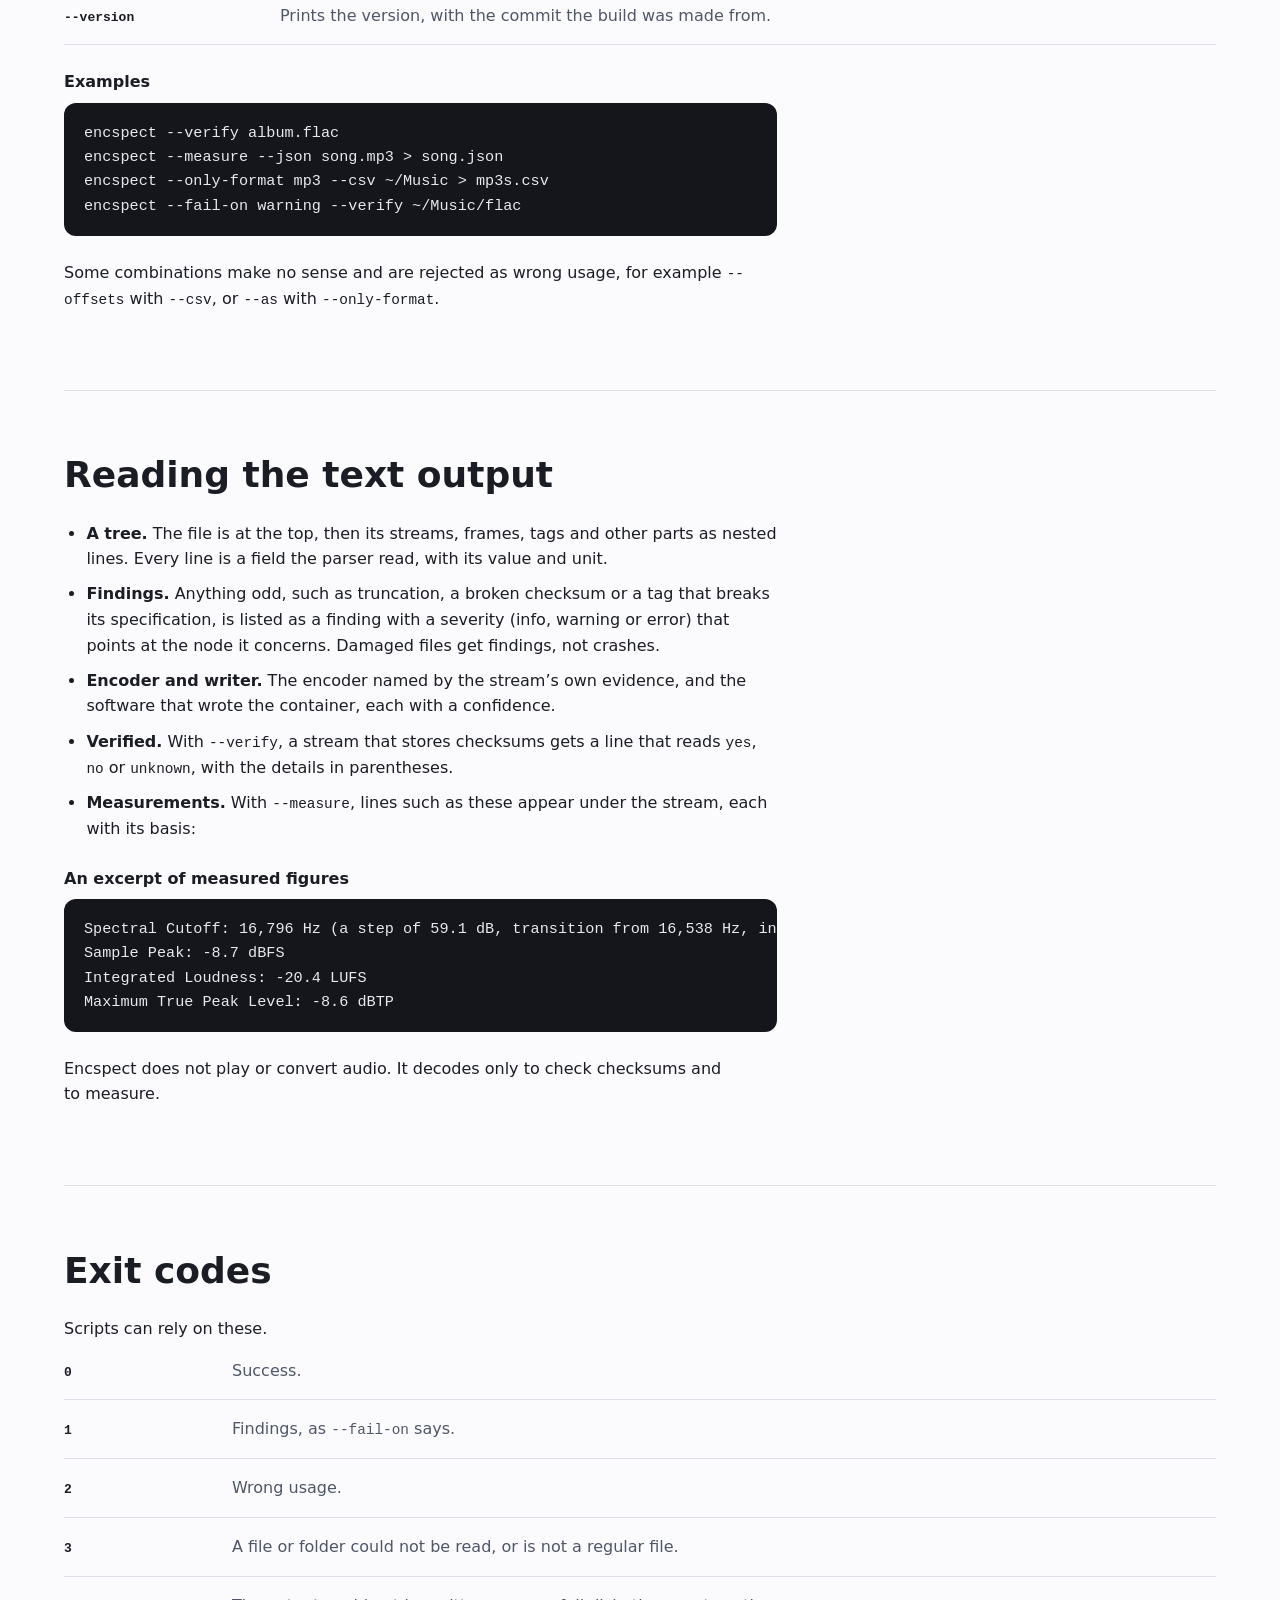
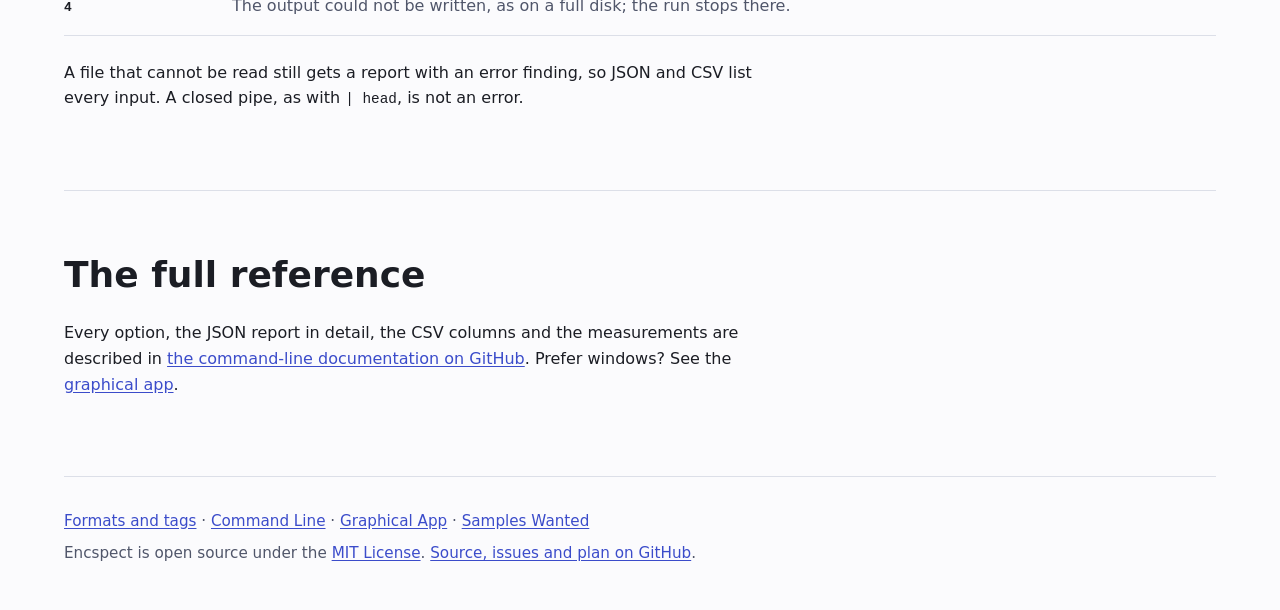
==== commit ce69923f: "Header: the Docs arrow drawn with borders, a chevron that flips when open Co-Authored-By: Claude Opu" ====
--- a/site/cli.html
+++ b/site/cli.html
@@ -27,7 +27,7 @@
       <ul class="menu" id="site-menu">
         <li><a href="./#features">Features</a></li>
         <li class="has-sub">
-          <button type="button" class="nav-button docs-toggle" aria-expanded="false" aria-controls="docs-menu" aria-current="true">Docs <svg class="chevron" viewBox="0 0 24 24" aria-hidden="true"><path d="M6 9l6 6 6-6"></path></svg></button>
+          <button type="button" class="nav-button docs-toggle" aria-expanded="false" aria-controls="docs-menu" aria-current="true">Docs <span class="chevron" aria-hidden="true"></span></button>
           <ul class="sub" id="docs-menu">
             <li><a href="formats.html">Formats and Tags</a></li>
             <li><a href="cli.html" aria-current="page">Command Line</a></li>
--- a/site/styles.css
+++ b/site/styles.css
@@ -563,18 +563,17 @@
 }
 
 .nav-button .chevron {
-  inline-size: 0.8em;
-  block-size: 0.8em;
-  fill: none;
-  stroke: currentColor;
-  stroke-width: 2.5;
-  stroke-linecap: round;
-  stroke-linejoin: round;
-  transition: rotate 0.15s;
+  inline-size: 0.45em;
+  block-size: 0.45em;
+  margin-block-start: -0.2em;
+  border-inline-end: 2px solid currentColor;
+  border-block-end: 2px solid currentColor;
+  rotate: 45deg;
 }
 
 .nav-button[aria-expanded="true"] .chevron {
-  rotate: 180deg;
+  margin-block: 0.15em 0;
+  rotate: 225deg;
 }
 
 .nav-button .icon-bars {
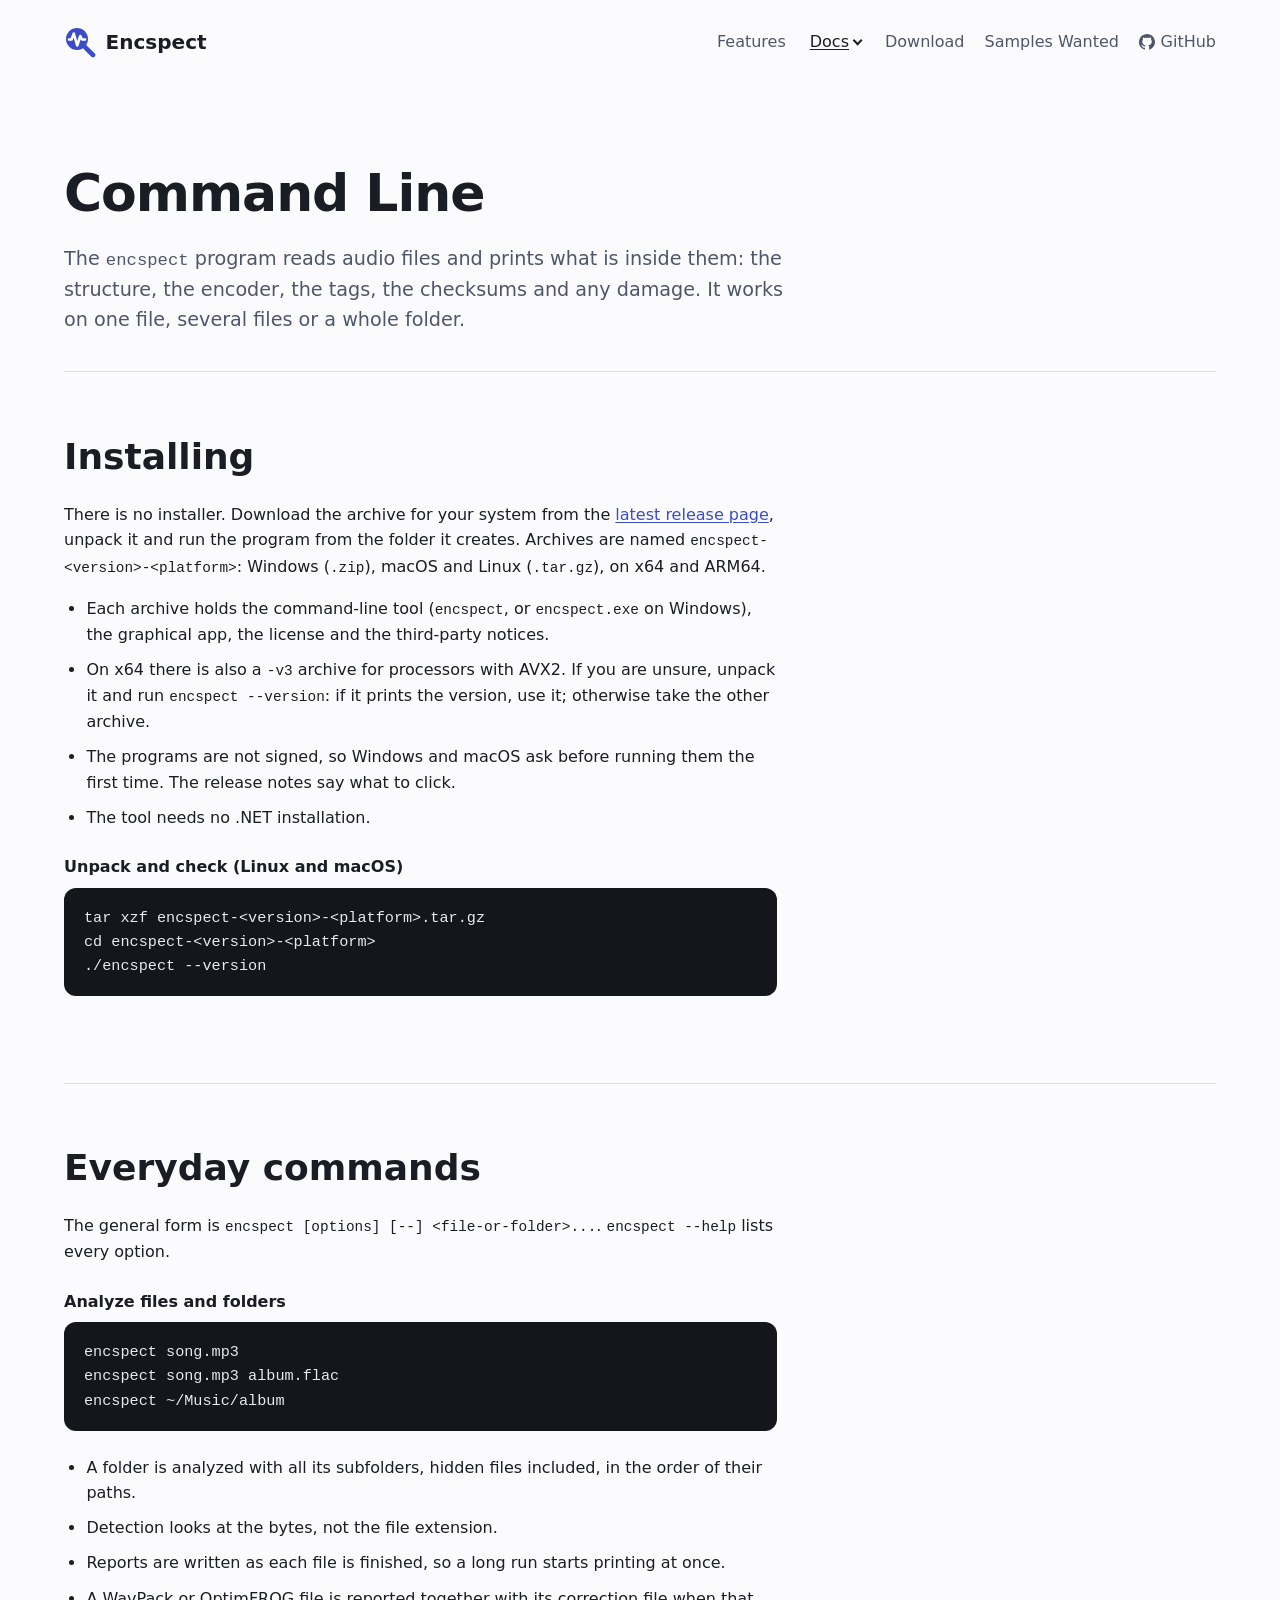
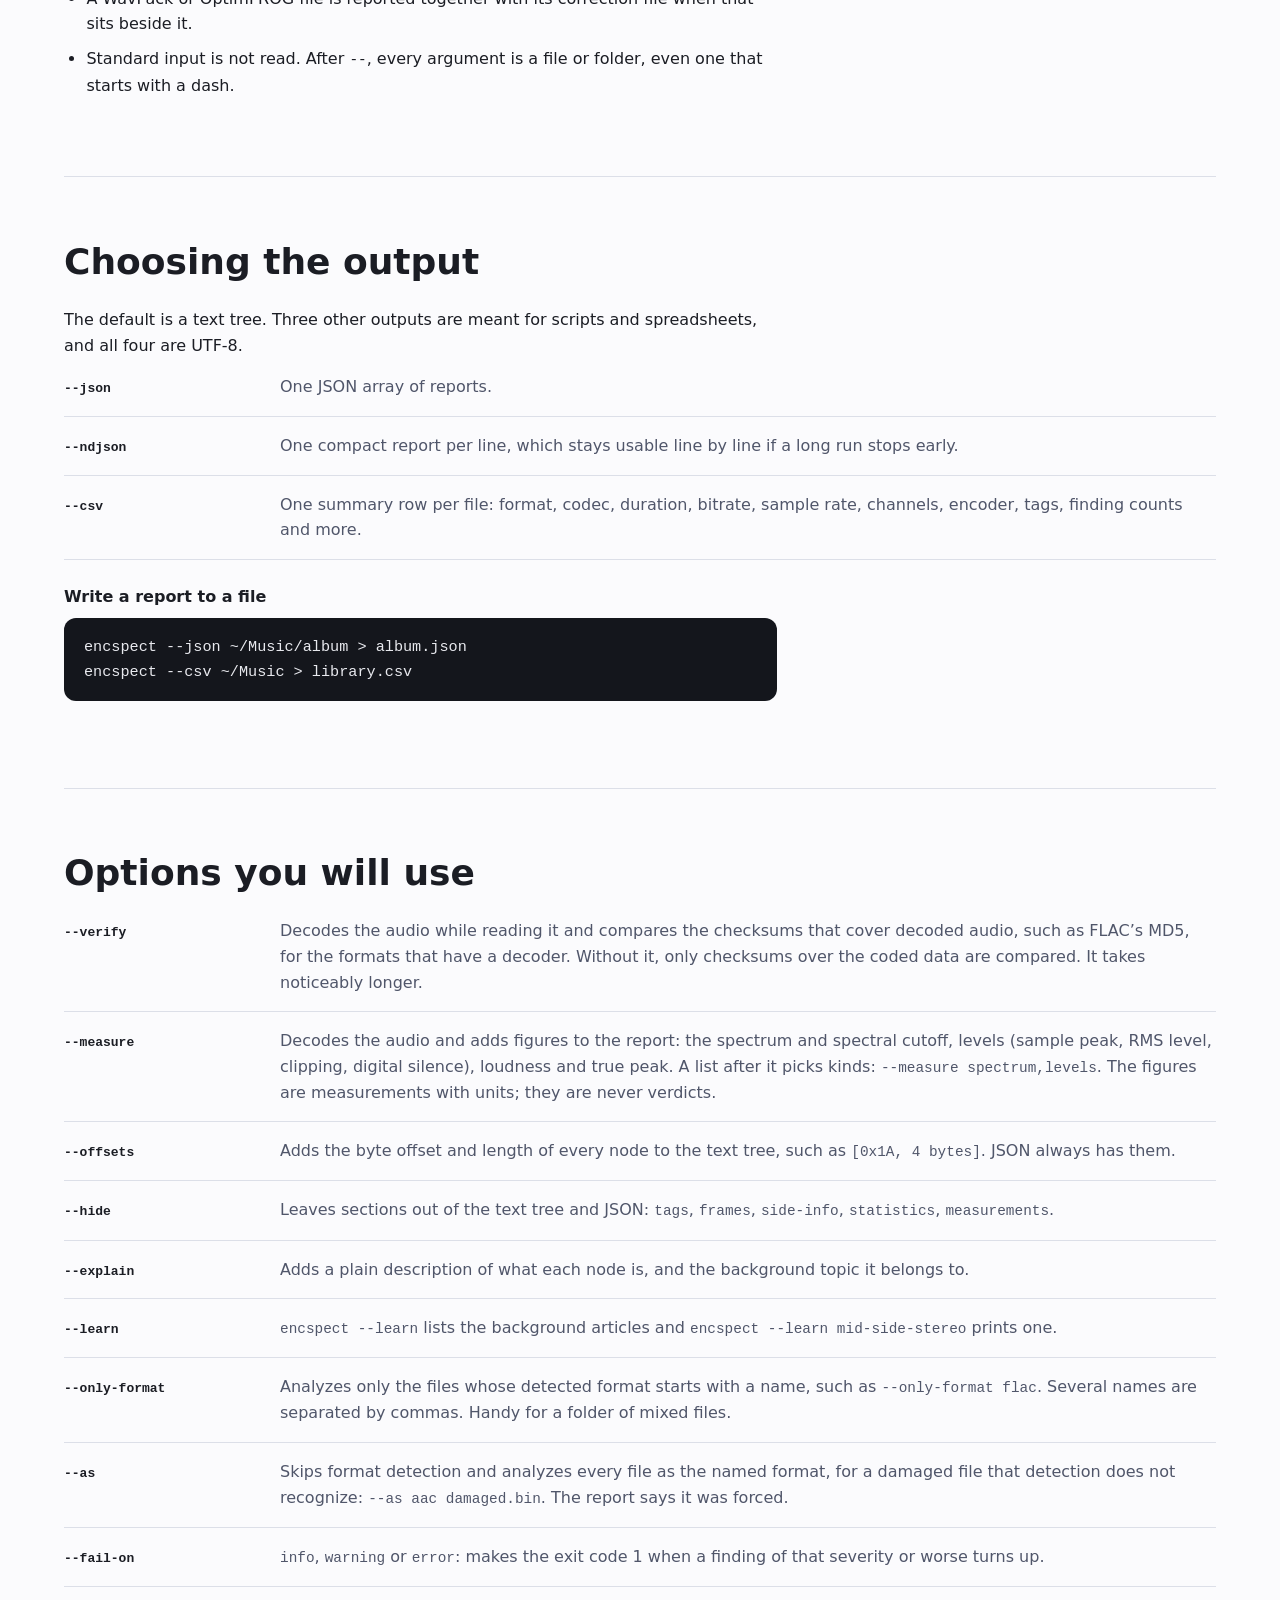
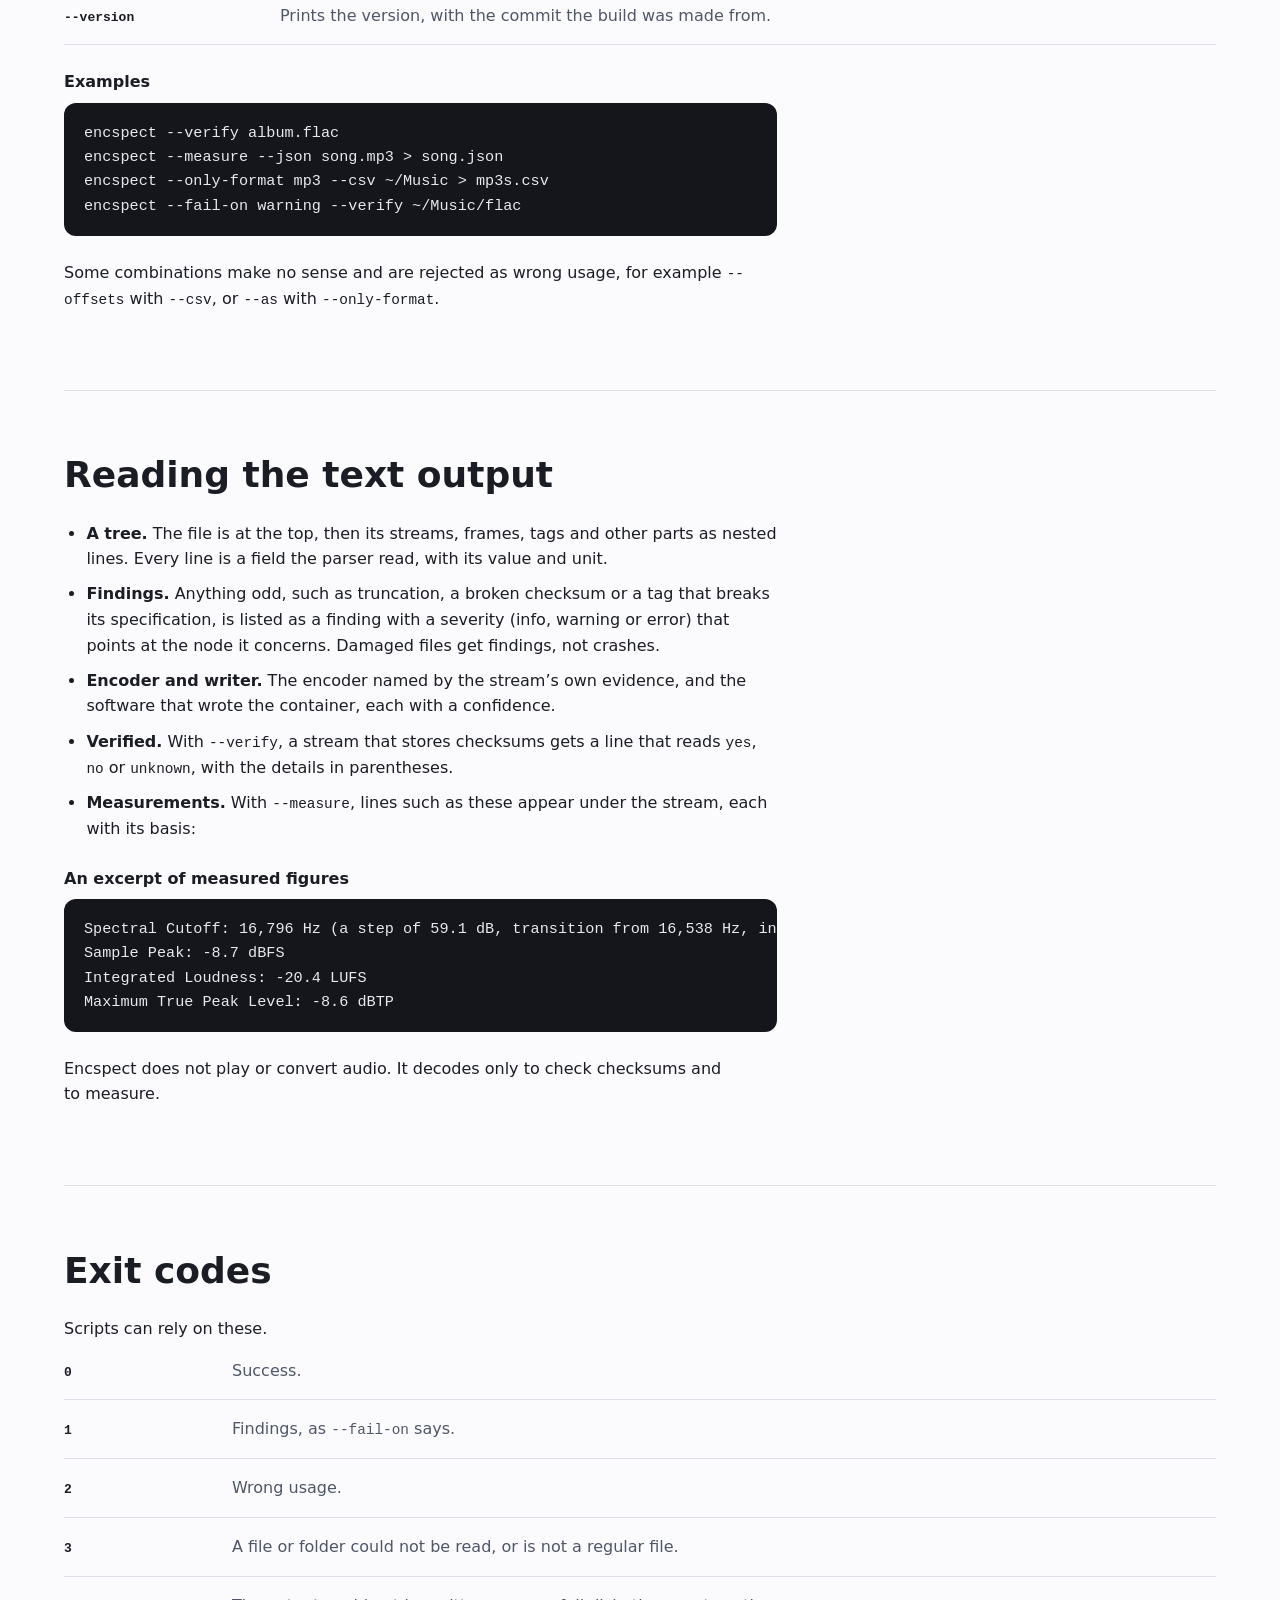
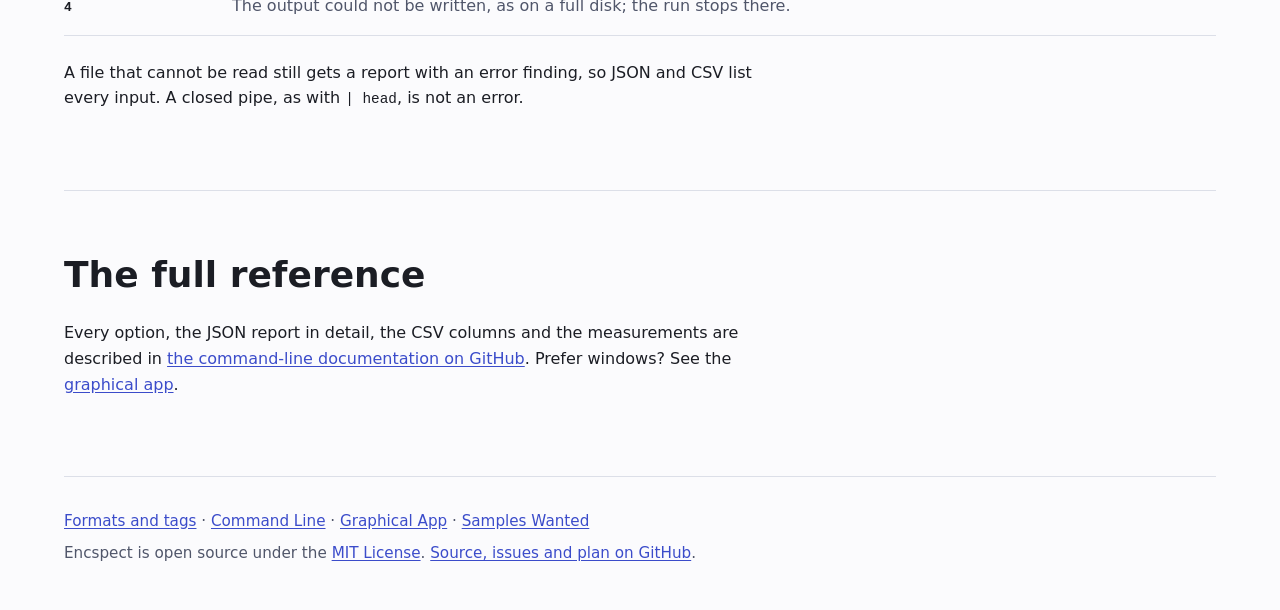
==== commit 15773d65: "Header: native popover navigation (navbar, viewport-aware-dropdowns), collapsed without script, inli" ====
--- a/site/cli.html
+++ b/site/cli.html
@@ -10,37 +10,39 @@
   <link rel="icon" href="favicon.svg" type="image/svg+xml">
   <link rel="apple-touch-icon" href="apple-touch-icon.png">
   <link rel="stylesheet" href="styles.css">
+  <script src="nav.js" defer></script>
 </head>
 <body>
   <a class="skip-link" href="#main">Skip to content</a>
 
   <header class="site-header">
-    <a class="brand" href="./" aria-label="Encspect home">
-      <img class="brand-mark" src="favicon.svg" alt="" width="32" height="32">
-      <span>Encspect</span>
-    </a>
-    <nav aria-label="Main">
-      <button type="button" class="nav-button menu-toggle" aria-expanded="false" aria-controls="site-menu">
-        <span class="sr-only">Menu</span>
-        <svg class="icon-bars" viewBox="0 0 24 24" aria-hidden="true"><path d="M4 7h16M4 12h16M4 17h16"></path></svg>
-      </button>
-      <ul class="menu" id="site-menu">
-        <li><a href="./#features">Features</a></li>
-        <li class="has-sub">
-          <button type="button" class="nav-button docs-toggle" aria-expanded="false" aria-controls="docs-menu" aria-current="true">Docs <span class="chevron" aria-hidden="true"></span></button>
-          <ul class="sub" id="docs-menu">
-            <li><a href="formats.html">Formats and Tags</a></li>
-            <li><a href="cli.html" aria-current="page">Command Line</a></li>
-            <li><a href="gui.html">Graphical App</a></li>
-          </ul>
-        </li>
-        <li><a href="./#download">Download</a></li>
-        <li><a href="samples.html">Samples Wanted</a></li>
-        <li><a class="github" href="https://github.com/smares/encspect">GitHub</a></li>
-      </ul>
-    </nav>
+    <div class="header-inner">
+      <a class="brand" href="./" aria-label="Encspect home">
+        <img class="brand-mark" src="favicon.svg" alt="" width="32" height="32">
+        <span>Encspect</span>
+      </a>
+      <nav class="site-nav" aria-label="Main">
+        <button type="button" class="menu-button" popovertarget="site-menu" popovertargetaction="toggle" aria-controls="site-menu">
+          <svg class="icon-bars" viewBox="0 0 24 24" aria-hidden="true"><path d="M4 7h16M4 12h16M4 17h16"></path></svg>
+          <span class="sr-only">Menu</span>
+        </button>
+        <ul class="site-menu" id="site-menu" popover="auto">
+          <li><a href="./#features">Features</a></li>
+          <li class="nav-dropdown">
+            <button type="button" class="dropdown-trigger" popovertarget="docs-menu" aria-expanded="false" aria-controls="docs-menu" aria-current="true">Docs <span class="chevron" aria-hidden="true"></span></button>
+            <ul class="dropdown-list" id="docs-menu">
+              <li><a href="formats.html">Formats and Tags</a></li>
+              <li><a href="cli.html" aria-current="page">Command Line</a></li>
+              <li><a href="gui.html">Graphical App</a></li>
+            </ul>
+          </li>
+          <li><a href="./#download">Download</a></li>
+          <li><a href="samples.html">Samples Wanted</a></li>
+          <li><a class="github" href="https://github.com/smares/encspect">GitHub</a></li>
+        </ul>
+      </nav>
+    </div>
   </header>
-  <script src="nav.js"></script>
 
   <main id="main">
     <section class="page-head" aria-labelledby="page-title">
--- a/site/styles.css
+++ b/site/styles.css
@@ -109,13 +109,18 @@
   margin-inline: auto;
 }
 
-.site-header {
+.header-inner {
   display: flex;
-  flex-wrap: wrap;
   align-items: center;
   justify-content: space-between;
   gap: 0.5rem 1.5rem;
   padding-block: 1.25rem;
+}
+
+/* Kept at their natural width, so the script can tell whether the inline row fits. */
+.header-inner > * {
+  flex-shrink: 0;
+  white-space: nowrap;
 }
 
 .brand {
@@ -133,18 +138,6 @@
   block-size: 2rem;
 }
 
-.site-header ul {
-  display: flex;
-  flex-wrap: wrap;
-  gap: 0.25rem 1.25rem;
-  margin: 0;
-  padding: 0;
-  list-style: none;
-}
-
-.site-header {
-  position: relative;
-}
 
 .site-header nav a {
   color: var(--muted);
@@ -474,6 +467,8 @@
   margin-right: 0.35em;
   vertical-align: -0.125em;
   background-color: currentColor;
+  flex: none;
+  forced-color-adjust: none;
   -webkit-mask: url("github-mark.svg") center / contain no-repeat;
   mask: url("github-mark.svg") center / contain no-repeat;
 }
@@ -530,14 +525,15 @@
   max-inline-size: none;
 }
 
-/* Header menu. Without JavaScript every link is listed and the buttons stay hidden; with it (class "js"),
-   Docs is a dropdown on wide screens and one Menu button holds everything on narrow ones. */
-.site-header nav {
+/* Header navigation. Collapsed by default, and without script: one Menu button opens the list as a popover.
+   nav.js adds is-wide to the header when the whole row fits, and the list then becomes the inline navigation. */
+.site-nav {
   display: flex;
   align-items: center;
 }
 
-.nav-button {
+.menu-button,
+.dropdown-trigger {
   display: inline-flex;
   align-items: center;
   gap: 0.3em;
@@ -551,18 +547,42 @@
   cursor: pointer;
 }
 
-.nav-button:hover,
-.nav-button[aria-expanded="true"],
-.nav-button[aria-current] {
+.menu-button {
+  anchor-name: --menu-button;
+  justify-content: center;
+  min-inline-size: 2.75rem;
+  padding: 0;
+  border: 1px solid var(--border);
+  border-radius: 0.6rem;
+  background: var(--raised);
   color: var(--text);
 }
 
-.nav-button[aria-current] {
+.dropdown-trigger {
+  display: none;
+}
+
+.dropdown-trigger:hover,
+.dropdown-trigger[aria-expanded="true"],
+.dropdown-trigger[aria-current] {
+  color: var(--text);
+}
+
+.dropdown-trigger[aria-current] {
   text-decoration: underline;
   text-underline-offset: 0.15em;
 }
 
-.nav-button .chevron {
+.icon-bars {
+  inline-size: 1.5rem;
+  block-size: 1.5rem;
+  fill: none;
+  stroke: currentColor;
+  stroke-width: 2;
+  stroke-linecap: round;
+}
+
+.chevron {
   inline-size: 0.45em;
   block-size: 0.45em;
   margin-block-start: -0.2em;
@@ -571,18 +591,9 @@
   rotate: 45deg;
 }
 
-.nav-button[aria-expanded="true"] .chevron {
+.dropdown-trigger[aria-expanded="true"] .chevron {
   margin-block: 0.15em 0;
   rotate: 225deg;
-}
-
-.nav-button .icon-bars {
-  inline-size: 1.5rem;
-  block-size: 1.5rem;
-  fill: none;
-  stroke: currentColor;
-  stroke-width: 2;
-  stroke-linecap: round;
 }
 
 .sr-only {
@@ -594,114 +605,160 @@
   white-space: nowrap;
 }
 
-.menu-toggle,
-.docs-toggle {
-  display: none;
-}
-
-.js .docs-toggle {
-  display: inline-flex;
-}
-
-.site-header .menu {
-  align-items: center;
-}
-
-.has-sub {
-  position: relative;
-}
-
-.sub {
+.site-menu,
+.dropdown-list {
   margin: 0;
   padding: 0;
   list-style: none;
 }
 
-.sub li + li {
-  margin: 0;
-}
-
-@media (min-width: 43.76em) {
-  .js .docs-toggle[aria-expanded="false"] + .sub {
+.site-menu a,
+.dropdown-list a {
+  display: flex;
+  align-items: center;
+  min-block-size: 2.75rem;
+  padding-inline: 0.75rem;
+  border-radius: 0.4rem;
+}
+
+.site-menu a:hover,
+.dropdown-list a:hover {
+  background: var(--surface);
+  text-decoration: none;
+}
+
+@supports selector(:popover-open) {
+  .site-menu[popover] {
+    position: fixed;
+    inset: auto;
+    /* Roughly the header's height, for browsers without anchor positioning. */
+    inset-block-start: 4.25rem;
+    inset-block-start: anchor(--menu-button bottom);
+    inset-inline-end: max(1rem, calc((100dvw - 72rem) / 2));
+    inline-size: min(80dvw, 24rem);
+    max-inline-size: calc(100dvw - 2rem);
+    block-size: fit-content;
+    max-block-size: calc(100dvh - 6rem);
+    margin: 0;
+    margin-block-start: 0.25rem;
+    padding: 0.4rem;
+    overflow: auto;
+    border: 1px solid var(--border);
+    border-radius: 0.75rem;
+    background: var(--raised);
+    color: var(--text);
+    box-shadow: 0 0.5rem 2rem rgb(0 0 0 / 0.18);
+  }
+
+  .site-menu[popover]:not(:is(:popover-open, .\:popover-open)) {
     display: none;
   }
-
-  .js .sub {
-    position: absolute;
-    inset-block-start: 100%;
-    inset-inline-start: -0.75rem;
-    z-index: 10;
-    display: block;
-    min-inline-size: 13rem;
-    padding: 0.4rem;
-    border: 1px solid var(--border);
-    border-radius: 0.6rem;
-    background: var(--raised);
-    box-shadow: 0 0.5rem 2rem rgb(0 0 0 / 0.18);
-  }
-
-  .js .sub a {
+}
+
+/* A browser without popovers shows the whole list as a row that wraps, and no button. */
+@supports not selector(:popover-open) {
+  .menu-button {
+    display: none;
+  }
+
+  .header-inner {
+    flex-wrap: wrap;
+  }
+
+  .site-menu {
+    display: flex;
+    flex-wrap: wrap;
+    gap: 0.25rem 1.25rem;
+  }
+
+  .site-menu a {
+    min-block-size: 0;
+    padding-inline: 0;
+  }
+}
+
+.site-header.is-wide {
+  .menu-button {
+    display: none;
+  }
+
+  .dropdown-trigger {
+    display: inline-flex;
+  }
+
+  .site-menu {
+    position: static;
     display: flex;
     align-items: center;
-    min-block-size: 2.5rem;
-    padding: 0 0.75rem;
-    border-radius: 0.4rem;
-  }
-
-  .js .sub a:hover {
-    background: var(--surface);
-  }
-}
-
-@media (max-width: 43.75em) {
-  .js .site-header {
-    flex-wrap: nowrap;
-  }
-
-  .js .menu-toggle {
-    display: inline-flex;
-    inline-size: 2.75rem;
-    justify-content: center;
+    gap: 0.25rem 1.25rem;
+    inline-size: auto;
+    max-inline-size: none;
+    block-size: auto;
+    max-block-size: none;
+    margin: 0;
+    padding: 0;
+    overflow: visible;
+    border: 0;
+    background: transparent;
+    box-shadow: none;
+  }
+
+  .site-menu > li > a {
+    min-block-size: 0;
+    padding-inline: 0;
+    border-radius: 0;
+  }
+
+  .site-menu > li > a:hover {
+    background: none;
+    text-decoration: underline;
+  }
+
+  /* Also hides the list before the script sets popover on it. */
+  .dropdown-list:not(:is(:popover-open, .\:popover-open)) {
+    display: none;
+  }
+
+  .dropdown-list:is(:popover-open, .\:popover-open) {
+    display: grid;
+    inline-size: max-content;
+    min-inline-size: 13rem;
+    block-size: auto;
+    margin: 0;
+    padding: 0.4rem;
+    overflow: visible;
     border: 1px solid var(--border);
     border-radius: 0.6rem;
     background: var(--raised);
     color: var(--text);
-  }
-
-  .js .menu-toggle[aria-expanded="false"] ~ .menu {
-    display: none;
-  }
-
-  .js .menu {
+    box-shadow: 0 0.5rem 2rem rgb(0 0 0 / 0.18);
+  }
+
+  .dropdown-list a {
+    min-block-size: 2.5rem;
+  }
+}
+
+@supports (position-area: block-end) {
+  .site-header.is-wide .dropdown-list[popover] {
     position: absolute;
-    inset-block-start: 100%;
-    inset-inline: 0;
-    z-index: 10;
-    display: block;
-    padding: 0.4rem;
-    border: 1px solid var(--border);
-    border-radius: 0.75rem;
-    background: var(--raised);
-    box-shadow: 0 0.5rem 2rem rgb(0 0 0 / 0.18);
-  }
-
-  .js .menu a {
-    display: flex;
+    position-area: block-end span-inline-end;
+    position-try-fallbacks: flip-block, flip-inline;
+    inset: auto;
+    margin-block-start: 0.25rem;
+  }
+}
+
+@supports not (position-area: block-end) {
+  .site-header.is-wide .dropdown-list[popover] {
+    position: fixed;
+  }
+}
+
+@media (pointer: coarse) {
+  .site-header.is-wide .site-menu > li > a {
+    display: inline-flex;
     align-items: center;
     min-block-size: 2.75rem;
-    padding: 0 0.75rem;
-    border-radius: 0.4rem;
-  }
-
-  .js .menu a:hover {
-    background: var(--surface);
-  }
-
-  .js .docs-toggle {
-    display: none;
-  }
-
-  .js .sub {
-    display: block;
-  }
-}
+  }
+}
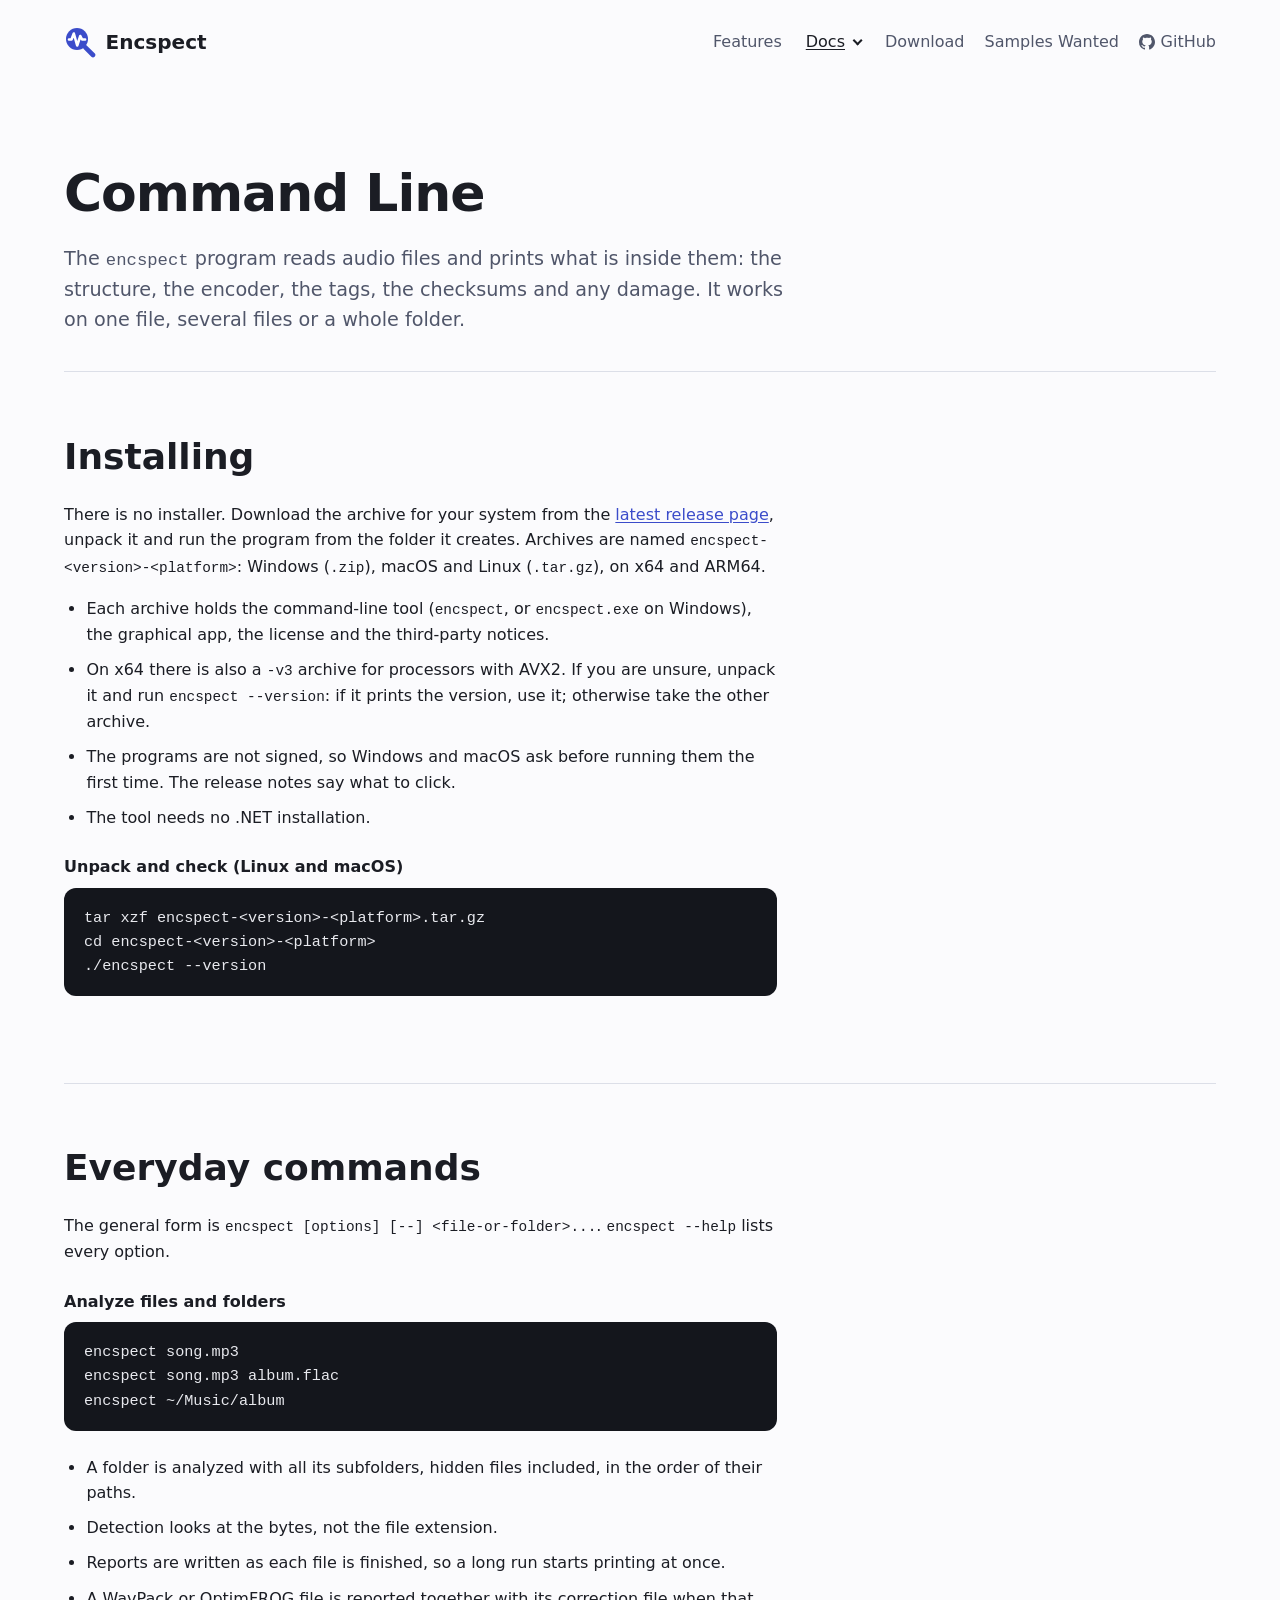
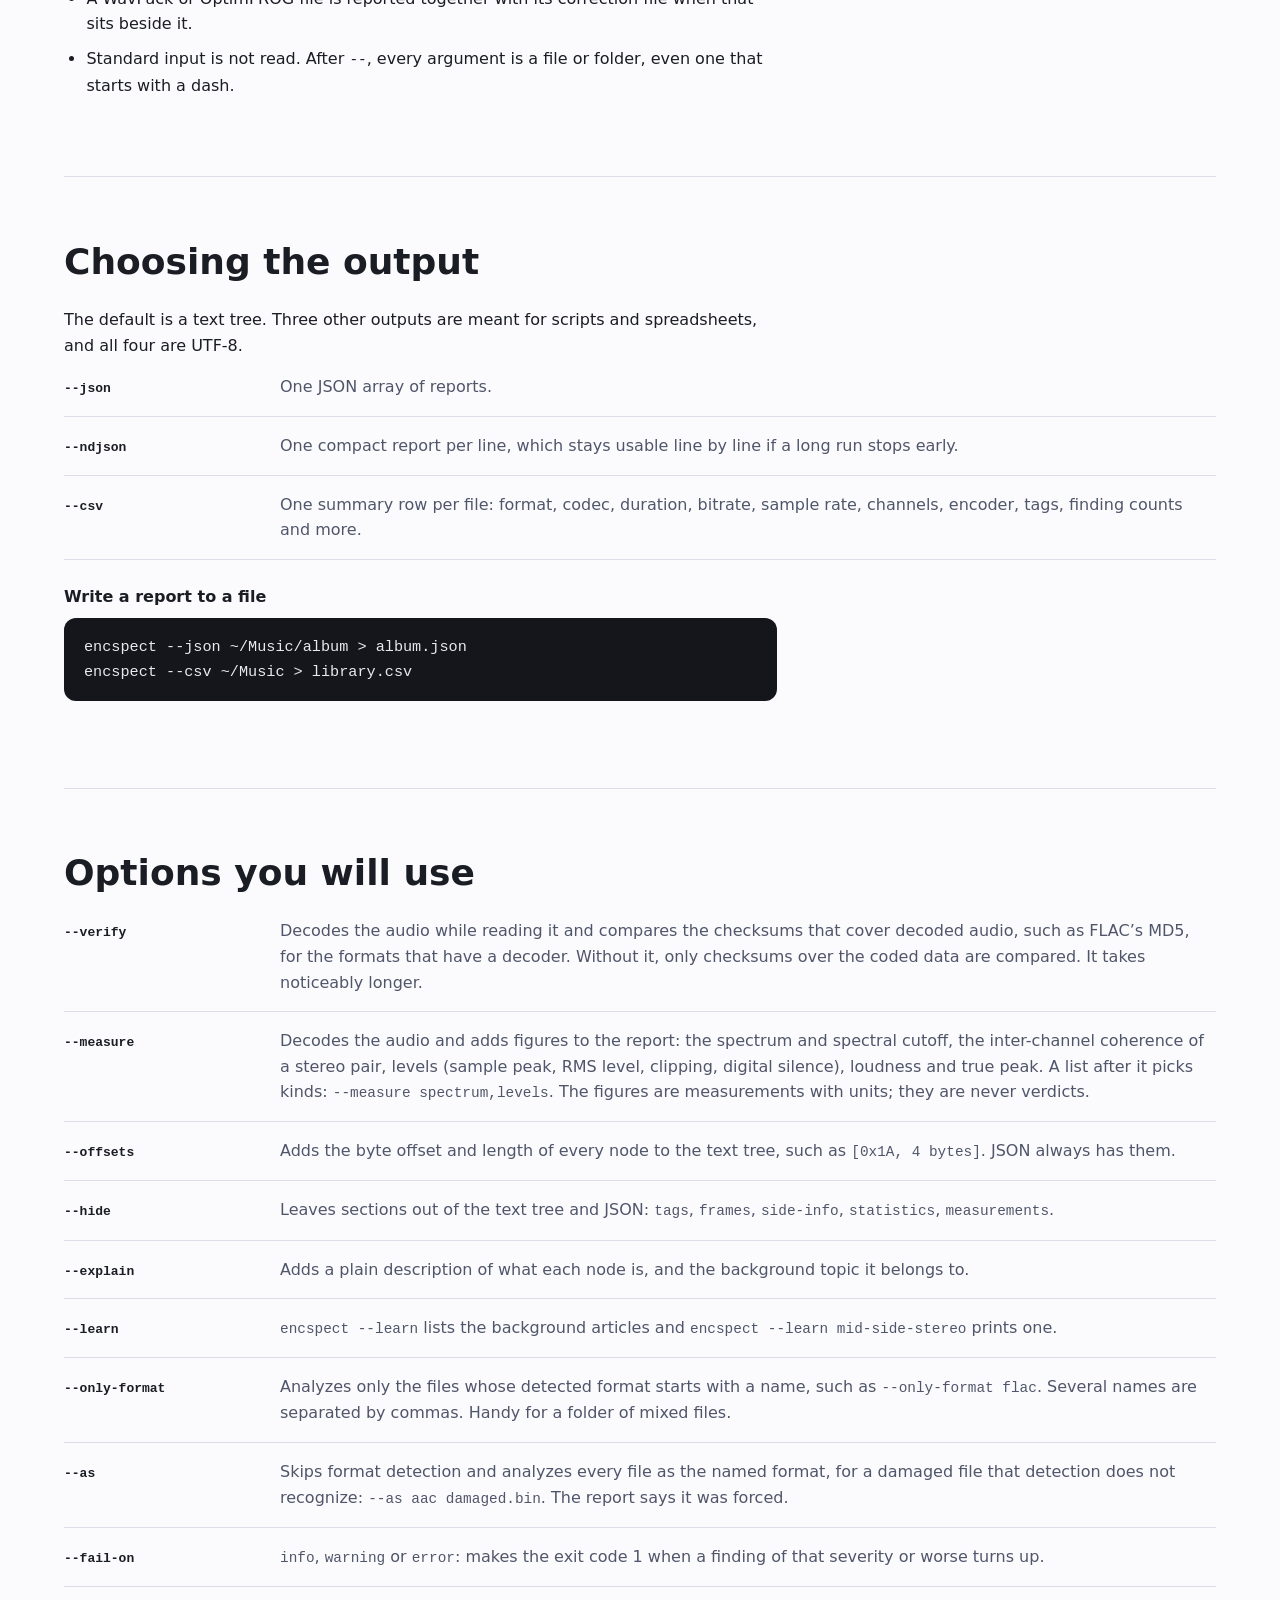
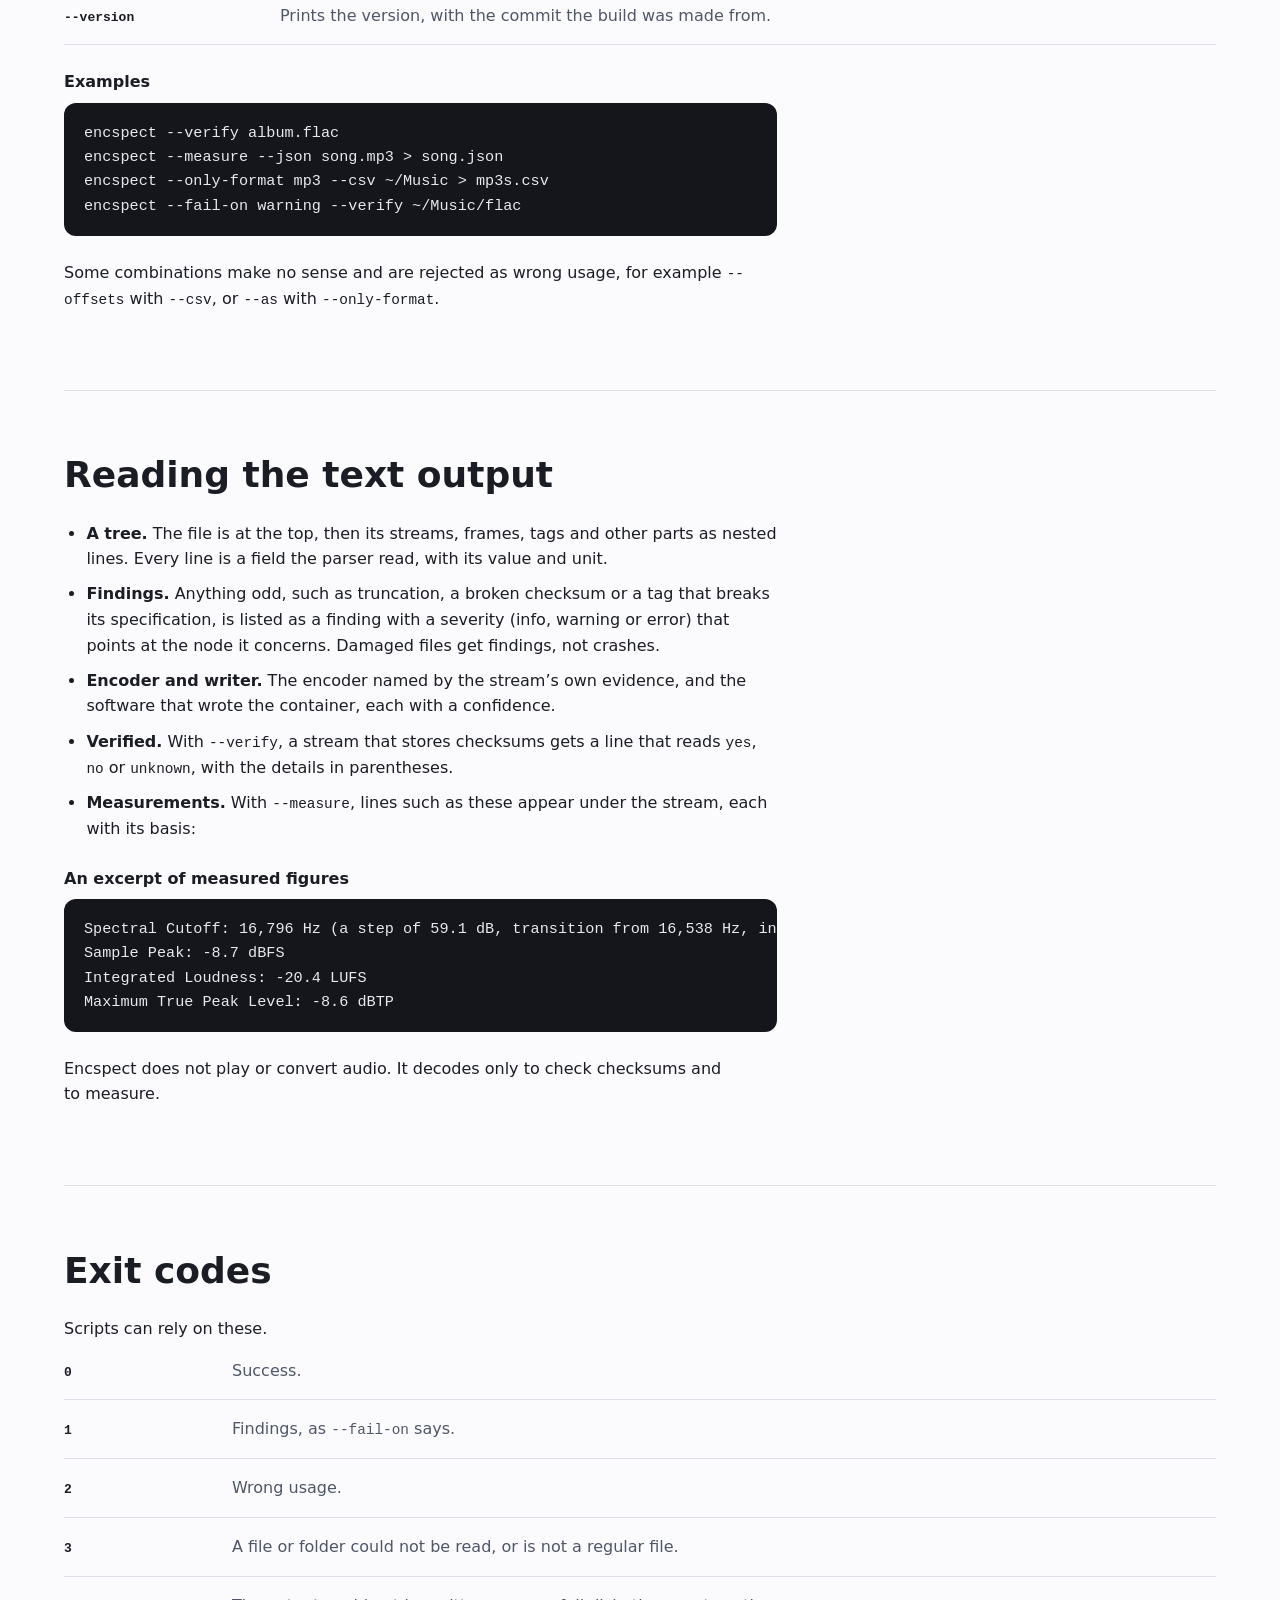
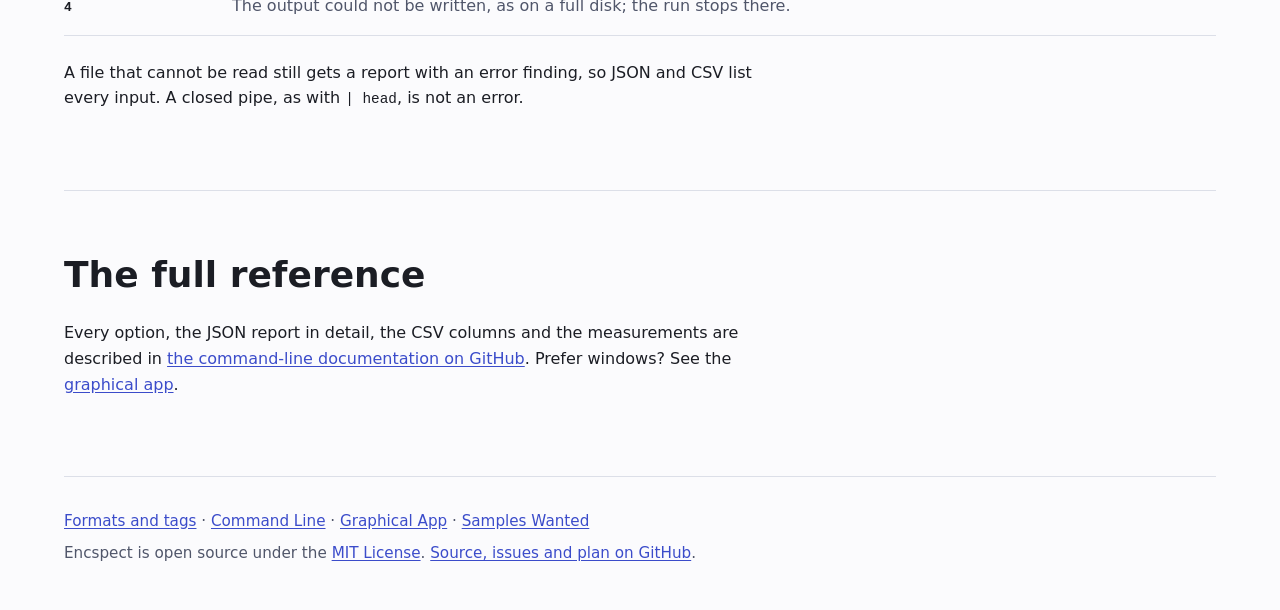
==== commit 50754e39: "Website 0.4.0 text: match the final release notes (TAK bit depths, Musepack SV4 to SV6, container ro" ====
--- a/site/cli.html
+++ b/site/cli.html
@@ -45,12 +45,12 @@
   </header>
 
   <main id="main">
-    <section class="page-head" aria-labelledby="page-title">
+    <section class="page-head">
       <h1 id="page-title">Command Line</h1>
       <p class="lead">The <code>encspect</code> program reads audio files and prints what is inside them: the structure, the encoder, the tags, the checksums and any damage. It works on one file, several files or a whole folder.</p>
     </section>
 
-    <section class="prose" aria-labelledby="install-title">
+    <section class="prose">
       <h2 id="install-title">Installing</h2>
       <p>There is no installer. Download the archive for your system from the <a href="https://github.com/smares/encspect/releases/latest">latest release page</a>, unpack it and run the program from the folder it creates. Archives are named <code>encspect-&lt;version&gt;-&lt;platform&gt;</code>: Windows (<code>.zip</code>), macOS and Linux (<code>.tar.gz</code>), on x64 and ARM64.</p>
       <ul>
@@ -69,7 +69,7 @@
       </figure>
     </section>
 
-    <section class="prose" aria-labelledby="everyday-title">
+    <section class="prose">
       <h2 id="everyday-title">Everyday commands</h2>
       <p>The general form is <code>encspect [options] [--] &lt;file-or-folder&gt;...</code>. <code>encspect --help</code> lists every option.</p>
       <figure class="code">
@@ -89,7 +89,7 @@
       </ul>
     </section>
 
-    <section class="prose" aria-labelledby="output-title">
+    <section class="prose">
       <h2 id="output-title">Choosing the output</h2>
       <p>The default is a text tree. Three other outputs are meant for scripts and spreadsheets, and all four are UTF-8.</p>
       <dl class="formats wide">
@@ -115,7 +115,7 @@
       </figure>
     </section>
 
-    <section class="prose" aria-labelledby="options-title">
+    <section class="prose">
       <h2 id="options-title">Options you will use</h2>
       <dl class="formats wide">
         <div>
@@ -124,7 +124,7 @@
         </div>
         <div>
           <dt><code>--measure</code></dt>
-          <dd>Decodes the audio and adds figures to the report: the spectrum and spectral cutoff, levels (sample peak, RMS level, clipping, digital silence), loudness and true peak. A list after it picks kinds: <code>--measure spectrum,levels</code>. The figures are measurements with units; they are never verdicts.</dd>
+          <dd>Decodes the audio and adds figures to the report: the spectrum and spectral cutoff, the inter-channel coherence of a stereo pair, levels (sample peak, RMS level, clipping, digital silence), loudness and true peak. A list after it picks kinds: <code>--measure spectrum,levels</code>. The figures are measurements with units; they are never verdicts.</dd>
         </div>
         <div>
           <dt><code>--offsets</code></dt>
@@ -171,7 +171,7 @@
       <p>Some combinations make no sense and are rejected as wrong usage, for example <code>--offsets</code> with <code>--csv</code>, or <code>--as</code> with <code>--only-format</code>.</p>
     </section>
 
-    <section class="prose" aria-labelledby="reading-title">
+    <section class="prose">
       <h2 id="reading-title">Reading the text output</h2>
       <ul>
         <li><strong>A tree.</strong> The file is at the top, then its streams, frames, tags and other parts as nested lines. Every line is a field the parser read, with its value and unit.</li>
@@ -192,7 +192,7 @@
       <p>Encspect does not play or convert audio. It decodes only to check checksums and to measure.</p>
     </section>
 
-    <section class="prose" aria-labelledby="exit-title">
+    <section class="prose">
       <h2 id="exit-title">Exit codes</h2>
       <p>Scripts can rely on these.</p>
       <dl class="formats">
@@ -220,7 +220,7 @@
       <p>A file that cannot be read still gets a report with an error finding, so JSON and CSV list every input. A closed pipe, as with <code>| head</code>, is not an error.</p>
     </section>
 
-    <section class="prose" aria-labelledby="more-title">
+    <section class="prose">
       <h2 id="more-title">The full reference</h2>
       <p>Every option, the JSON report in detail, the CSV columns and the measurements are described in <a href="https://github.com/smares/encspect/blob/main/docs/cli.md">the command-line documentation on GitHub</a>. Prefer windows? See the <a href="gui.html">graphical app</a>.</p>
     </section>
--- a/site/styles.css
+++ b/site/styles.css
@@ -583,6 +583,7 @@
 }
 
 .chevron {
+  margin-inline-start: 0.25em;
   inline-size: 0.45em;
   block-size: 0.45em;
   margin-block-start: -0.2em;
@@ -762,3 +763,12 @@
     min-block-size: 2.75rem;
   }
 }
+
+/* Touch targets of at least 44 px for the links that sit apart from running text. */
+@media (pointer: coarse) {
+  .link-row a {
+    display: inline-flex;
+    align-items: center;
+    min-block-size: 2.75rem;
+  }
+}
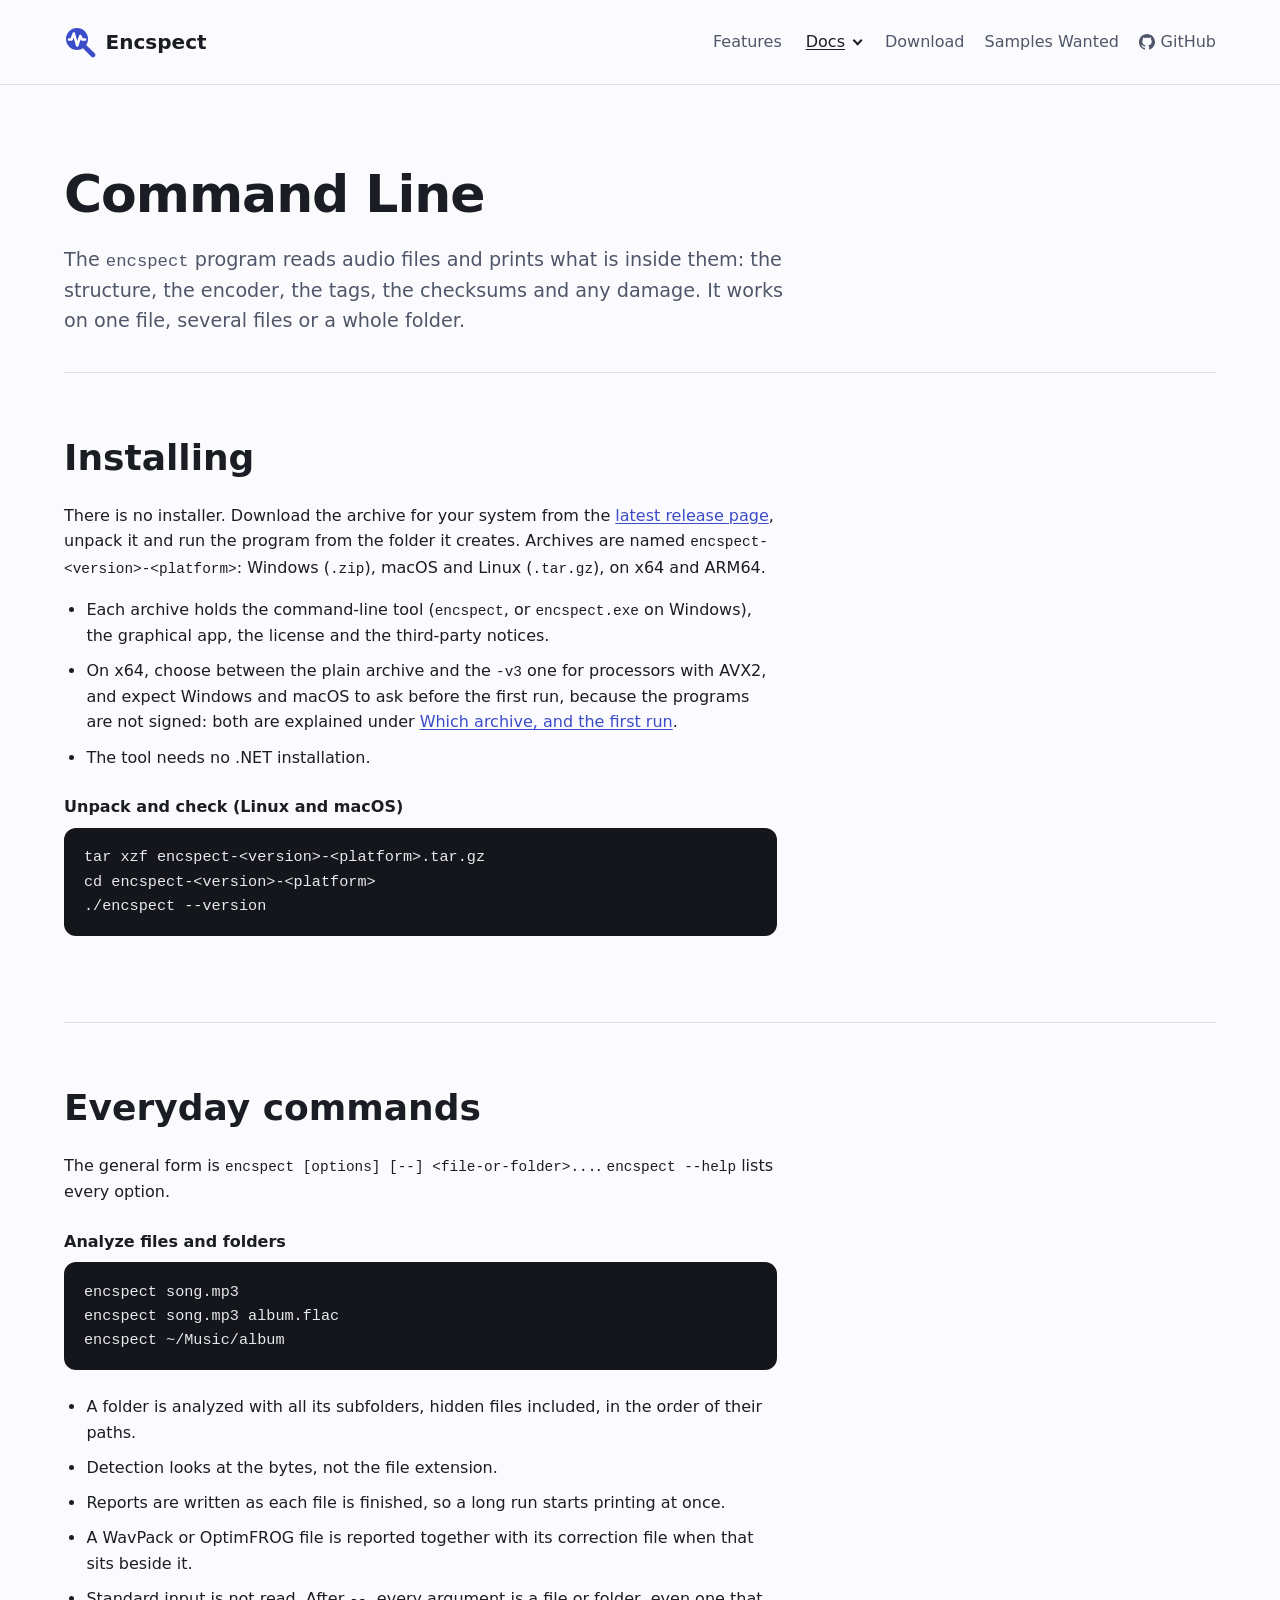
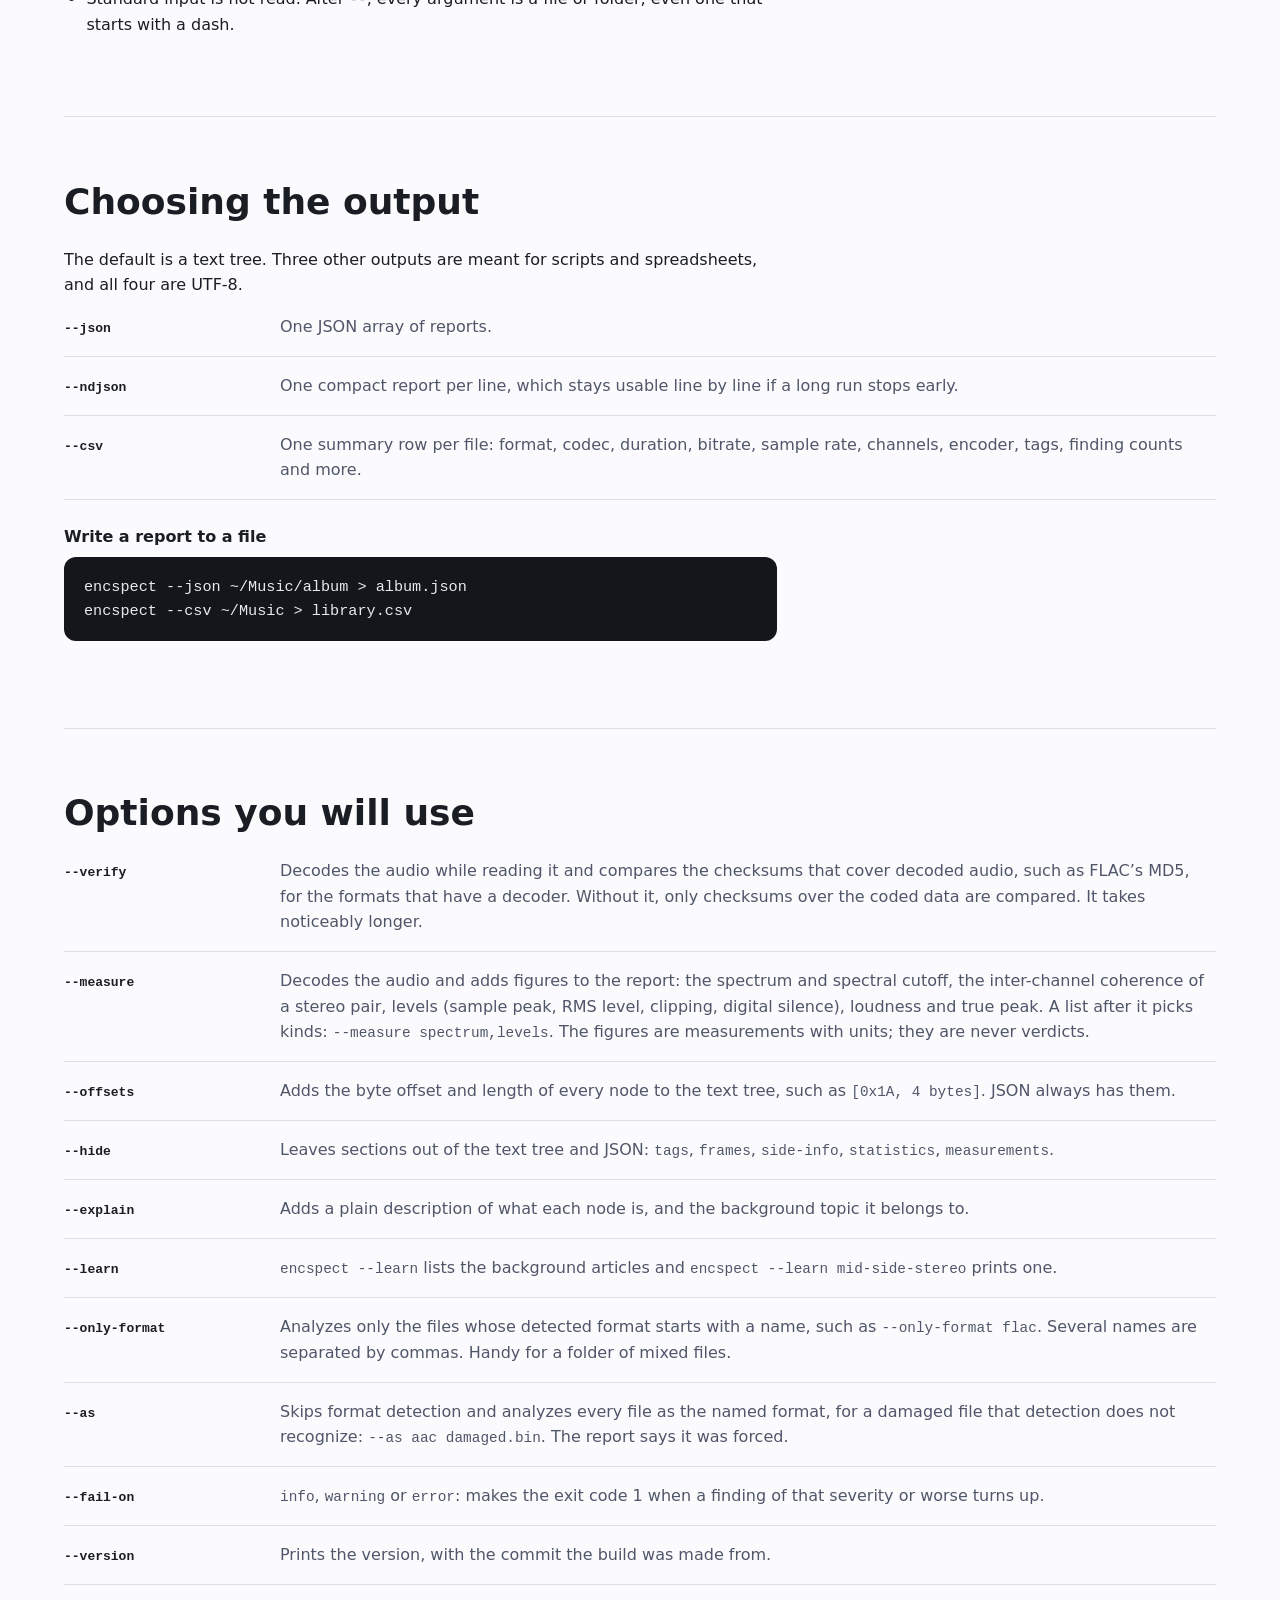
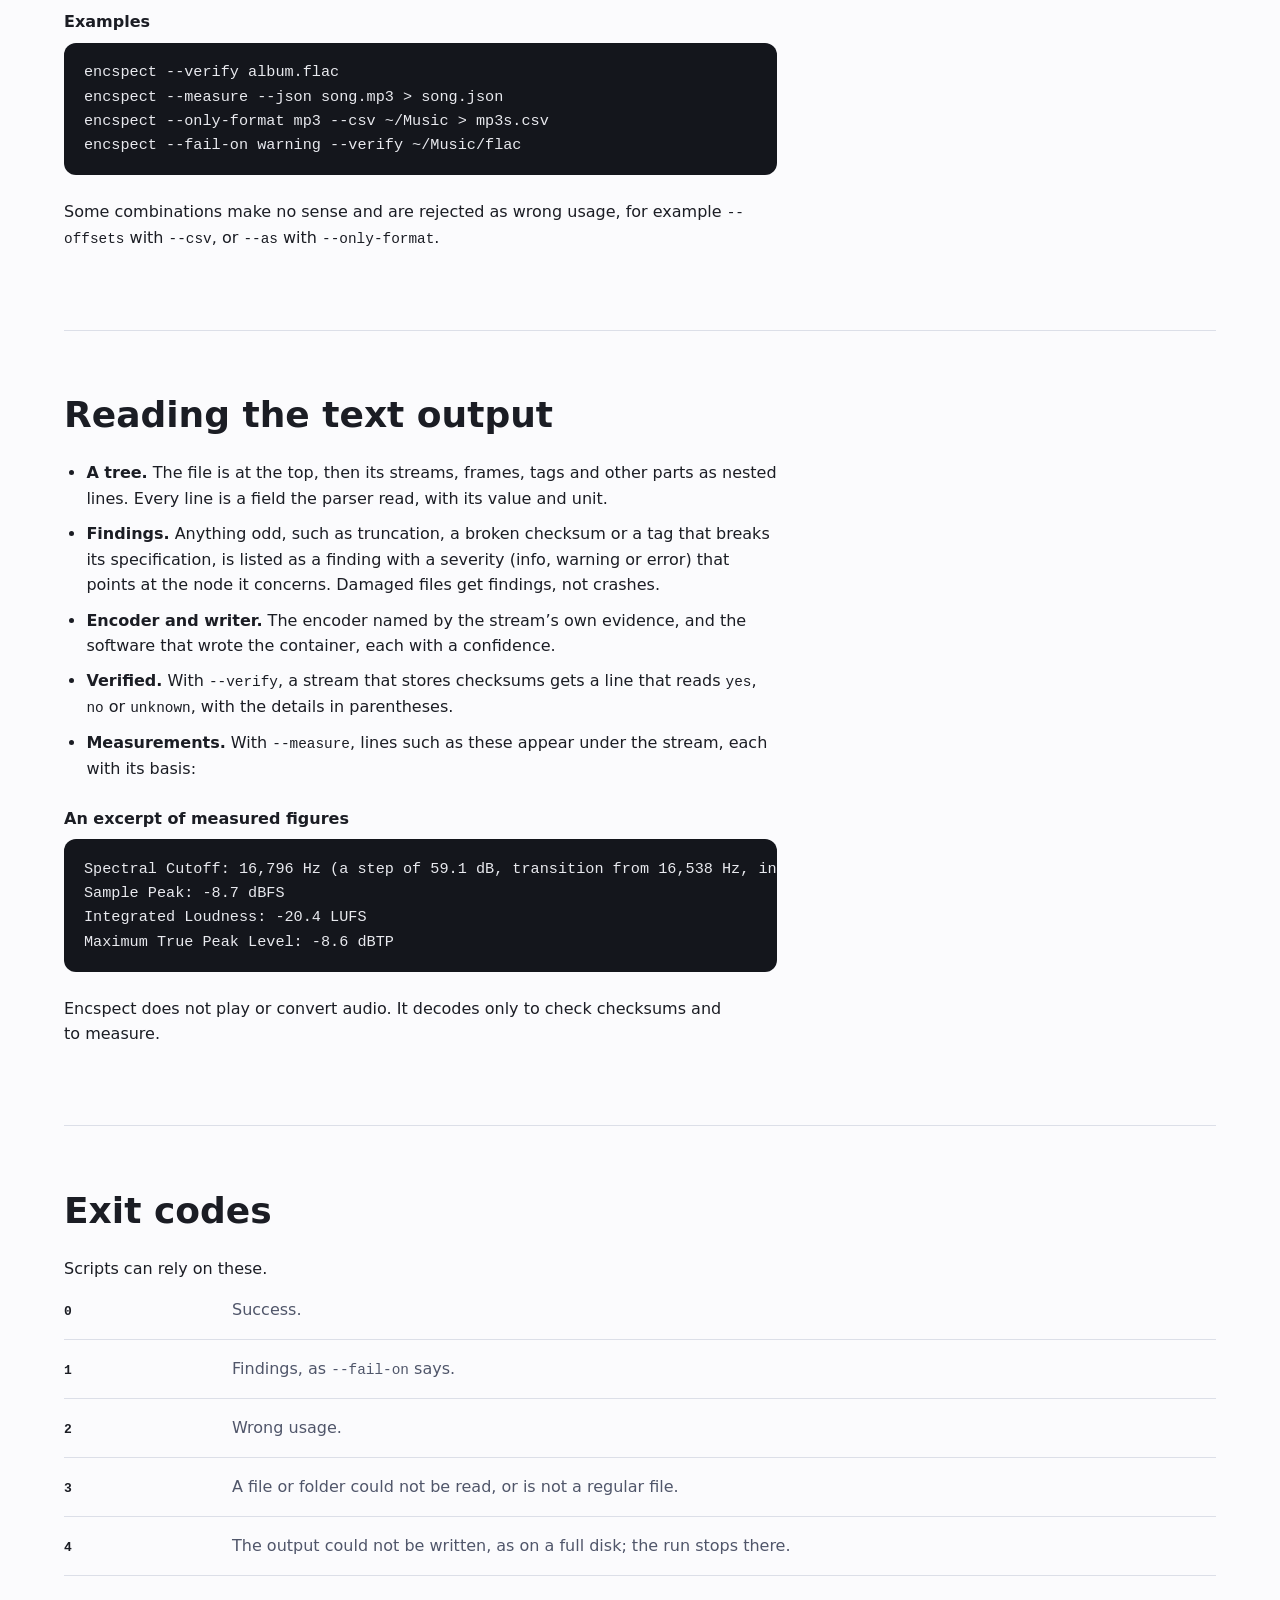
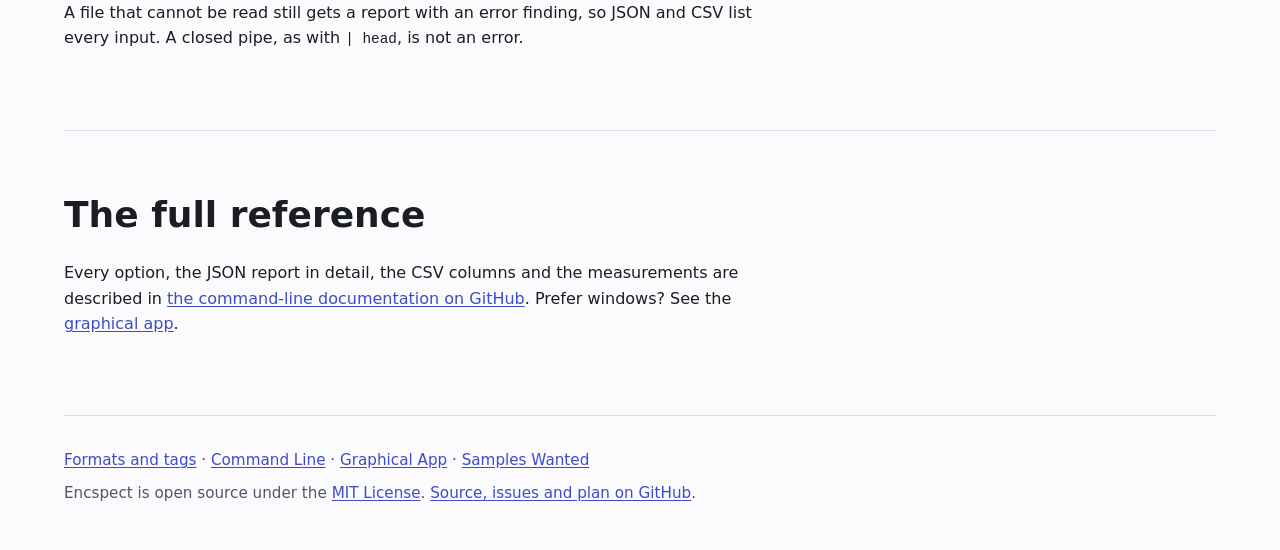
==== commit 0386ea8e: "Sticky site header with anchor offset; download notes in one place Co-Authored-By: Claude Opus 5.5 <" ====
--- a/site/cli.html
+++ b/site/cli.html
@@ -55,8 +55,7 @@
       <p>There is no installer. Download the archive for your system from the <a href="https://github.com/smares/encspect/releases/latest">latest release page</a>, unpack it and run the program from the folder it creates. Archives are named <code>encspect-&lt;version&gt;-&lt;platform&gt;</code>: Windows (<code>.zip</code>), macOS and Linux (<code>.tar.gz</code>), on x64 and ARM64.</p>
       <ul>
         <li>Each archive holds the command-line tool (<code>encspect</code>, or <code>encspect.exe</code> on Windows), the graphical app, the license and the third-party notices.</li>
-        <li>On x64 there is also a <code>-v3</code> archive for processors with AVX2. If you are unsure, unpack it and run <code>encspect --version</code>: if it prints the version, use it; otherwise take the other archive.</li>
-        <li>The programs are not signed, so Windows and macOS ask before running them the first time. The release notes say what to click.</li>
+        <li>On x64, choose between the plain archive and the <code>-v3</code> one for processors with AVX2, and expect Windows and macOS to ask before the first run, because the programs are not signed: both are explained under <a href="./#download-notes">Which archive, and the first run</a>.</li>
         <li>The tool needs no .NET installation.</li>
       </ul>
       <figure class="code">
--- a/site/styles.css
+++ b/site/styles.css
@@ -102,11 +102,36 @@
 }
 
 /* Page width: content up to 72rem, with a gutter that never drops below 1rem. */
-.site-header,
+.header-inner,
 main > section,
 .site-footer {
   inline-size: min(100% - 2rem, 72rem);
   margin-inline: auto;
+}
+
+/* The header is a full-width sticky bar. --header-height is the bar's height: one row holding the brand mark or the
+   2.75rem Menu button, the inner padding and the bottom border. Where popovers are missing the row wraps, so the value
+   is raised there. Anchor jumps and focus land below the bar through scroll-padding-top. */
+:root {
+  --header-height: 5.25rem;
+}
+
+@supports not selector(:popover-open) {
+  :root {
+    --header-height: 7.5rem;
+  }
+}
+
+html {
+  scroll-padding-block-start: calc(var(--header-height) + 1rem);
+}
+
+.site-header {
+  position: sticky;
+  inset-block-start: 0;
+  z-index: 10;
+  background: var(--surface);
+  border-block-end: 1px solid var(--border);
 }
 
 .header-inner {
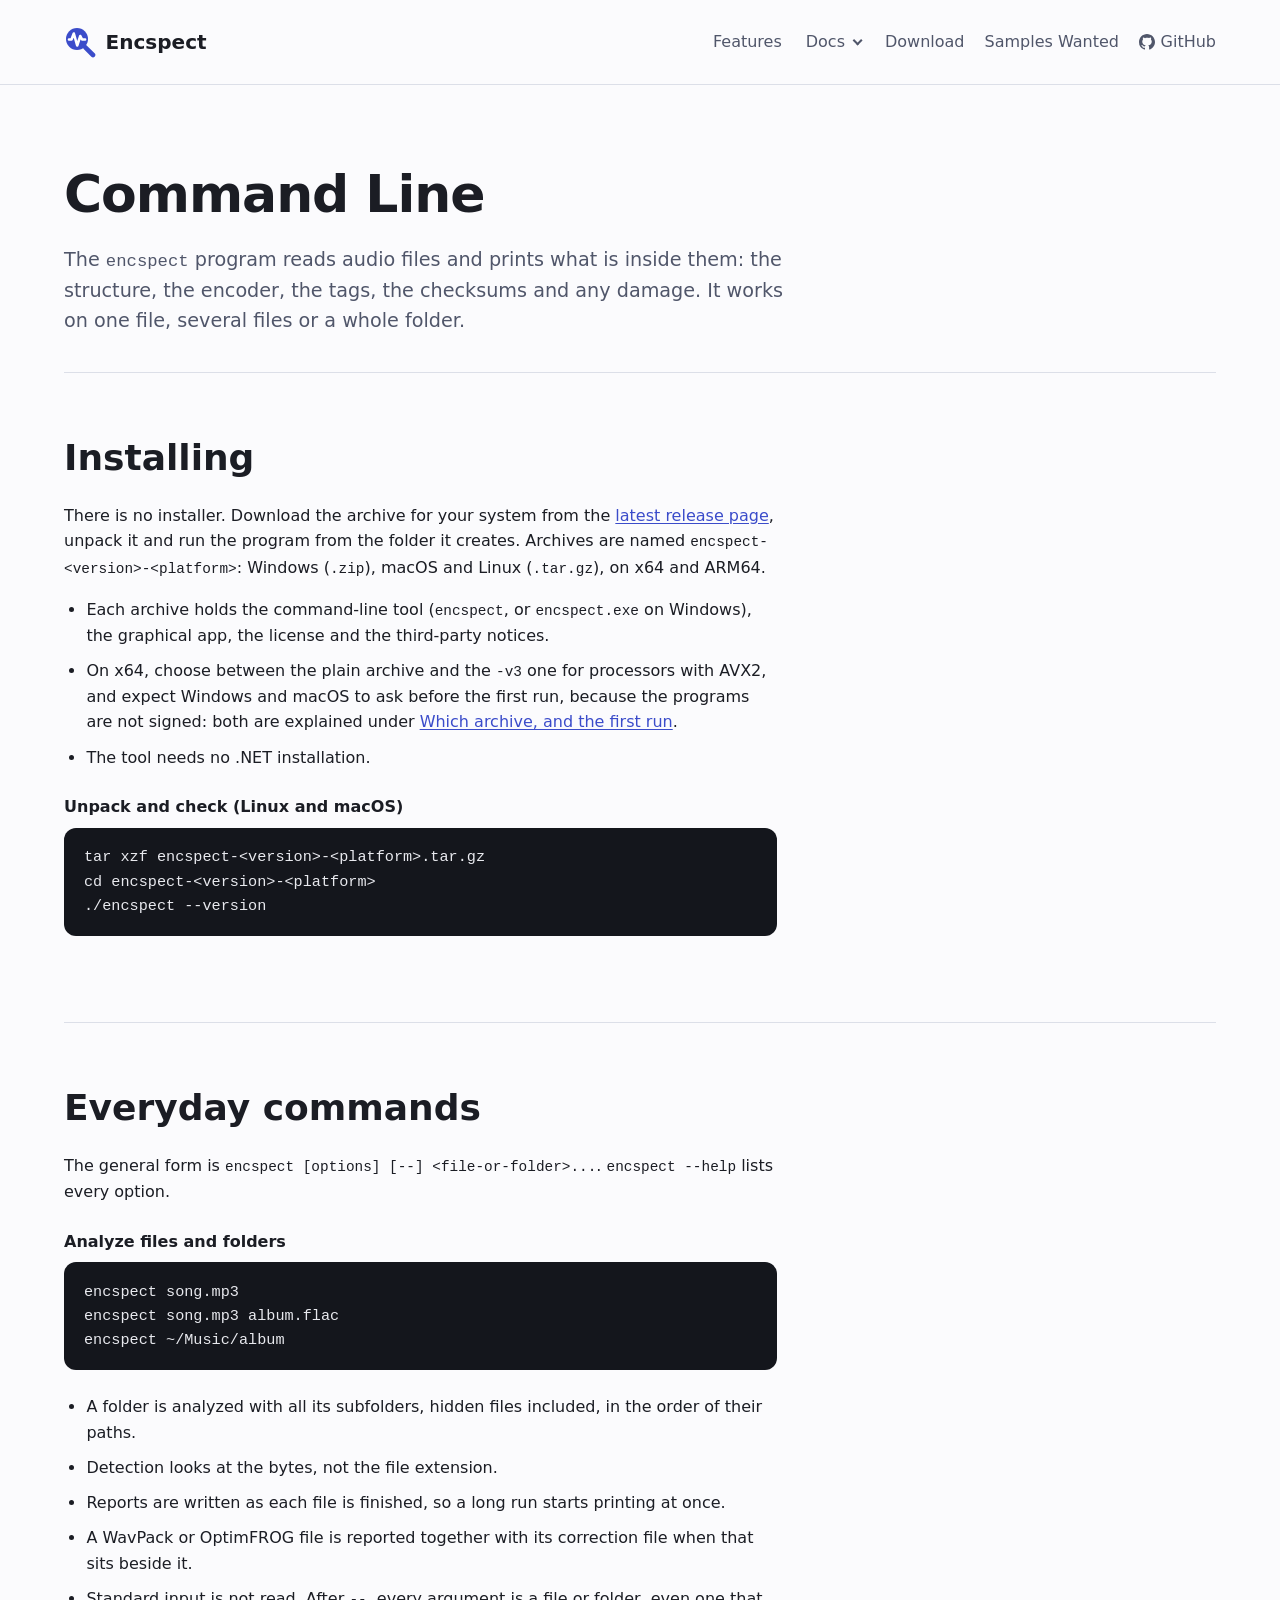
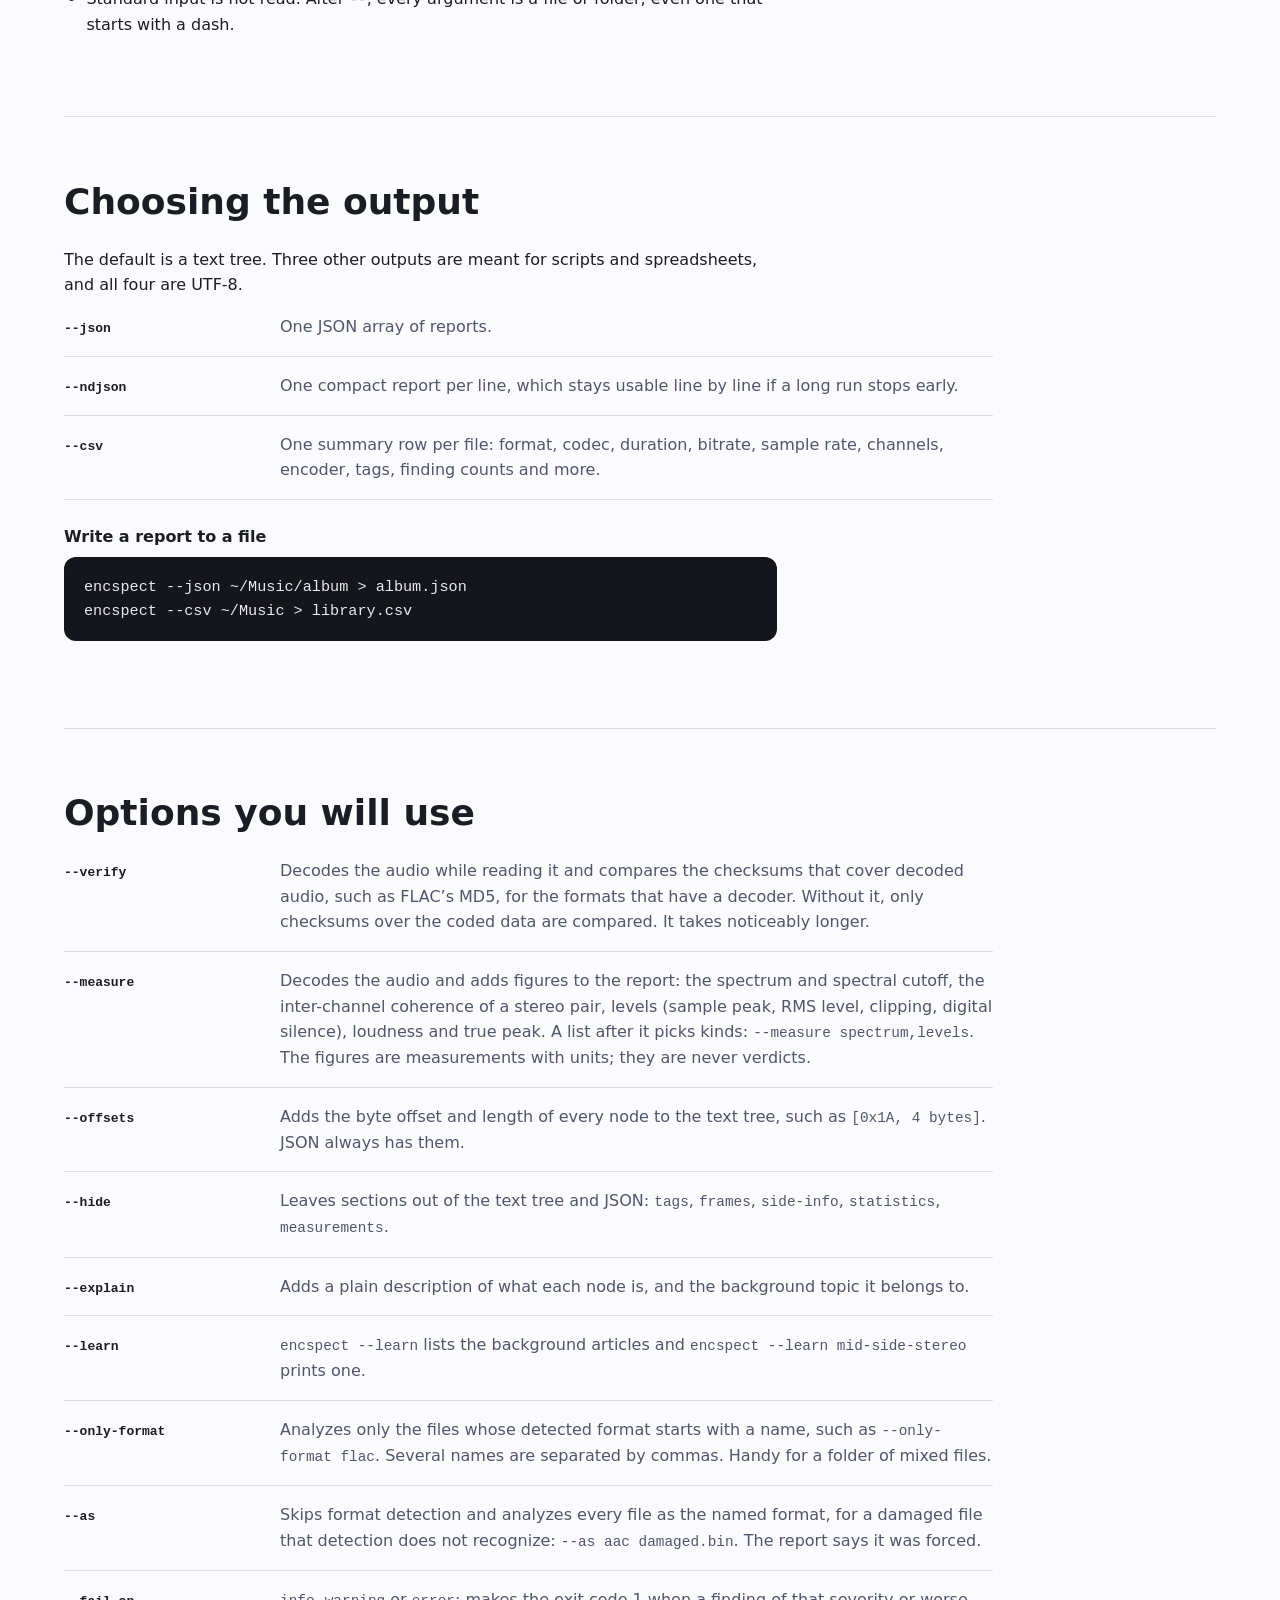
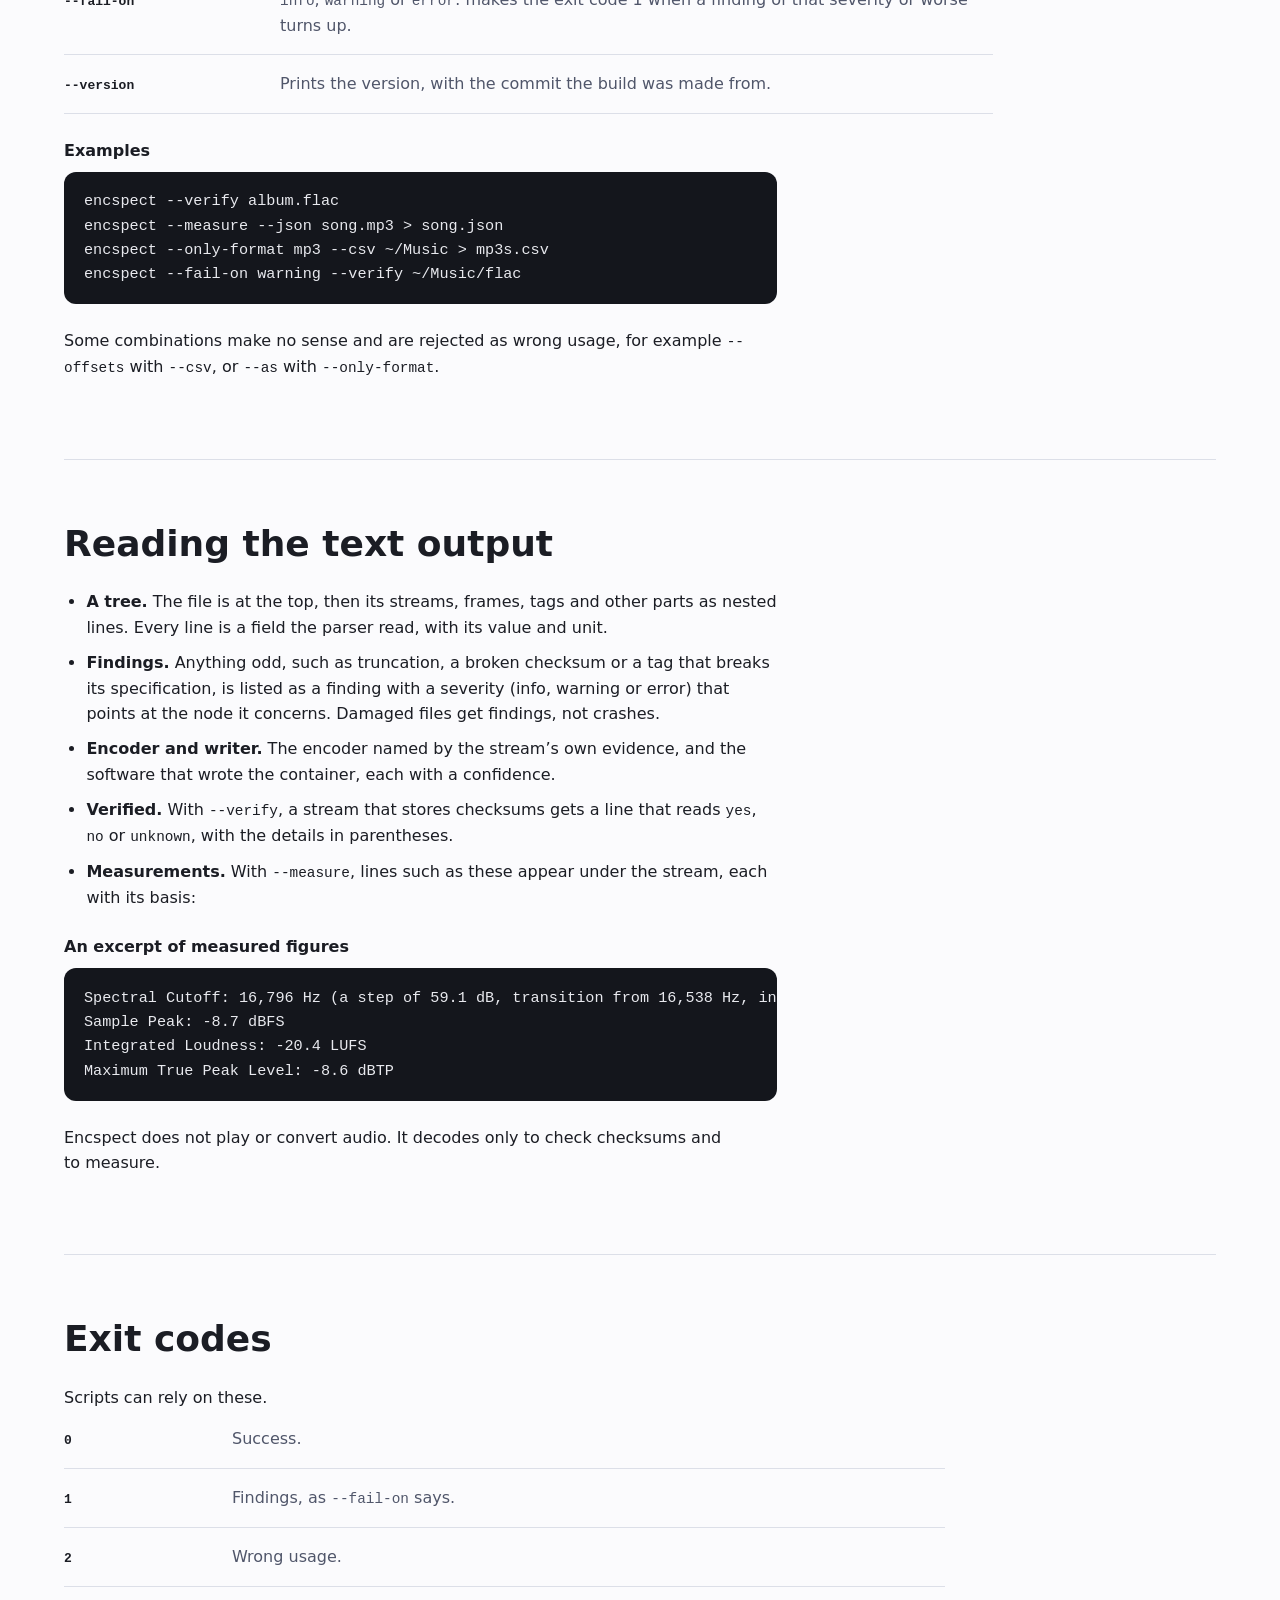
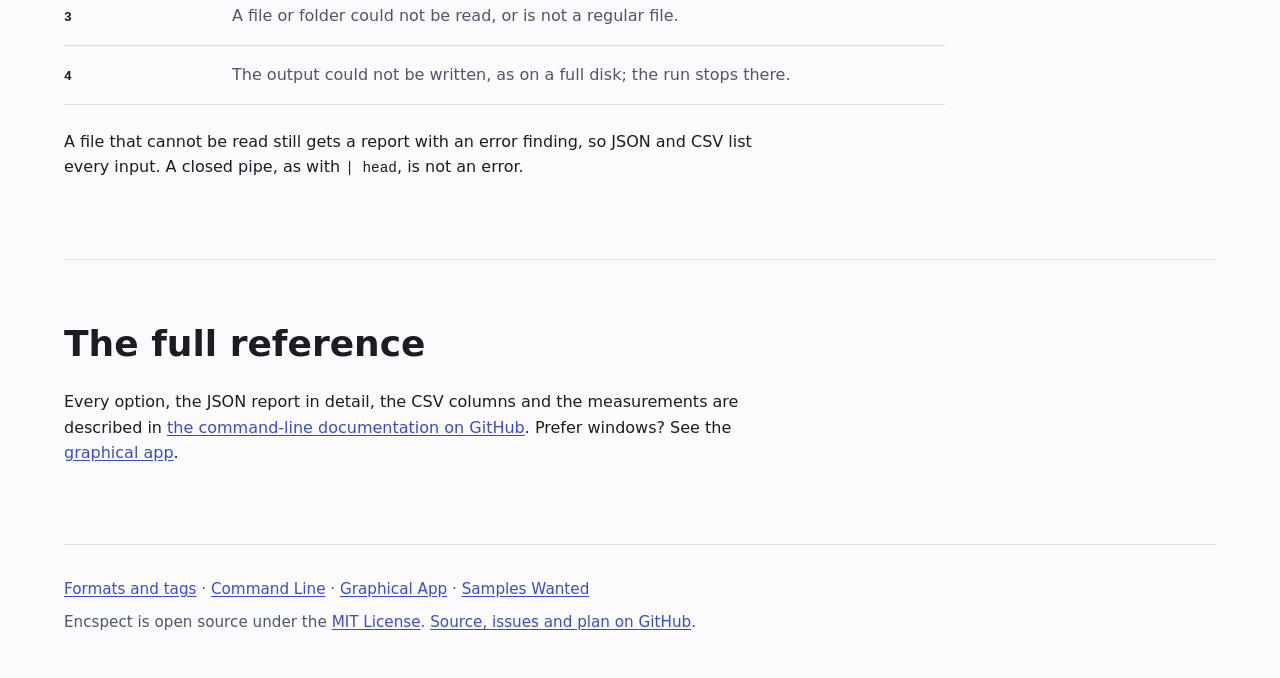
==== commit 93454076: "Menu: no active state for the stand-alone pages, as the home page's sections have none; the current " ====
--- a/site/cli.html
+++ b/site/cli.html
@@ -29,7 +29,7 @@
         <ul class="site-menu" id="site-menu" popover="auto">
           <li><a href="./#features">Features</a></li>
           <li class="nav-dropdown">
-            <button type="button" class="dropdown-trigger" popovertarget="docs-menu" aria-expanded="false" aria-controls="docs-menu" aria-current="true">Docs <span class="chevron" aria-hidden="true"></span></button>
+            <button type="button" class="dropdown-trigger" popovertarget="docs-menu" aria-expanded="false" aria-controls="docs-menu">Docs <span class="chevron" aria-hidden="true"></span></button>
             <ul class="dropdown-list" id="docs-menu">
               <li><a href="formats.html">Formats and Tags</a></li>
               <li><a href="cli.html" aria-current="page">Command Line</a></li>
--- a/site/styles.css
+++ b/site/styles.css
@@ -101,6 +101,16 @@
   inset-block-start: 1rem;
 }
 
+/* One measure for running text everywhere: paragraphs, lists, captions, code blocks and the descriptions of
+   definition lists end at 70 characters (the lead paragraphs, in a larger font, at 60). Card grids keep the full width. */
+main :where(p, ul, ol, figcaption, dd, .code) {
+  max-inline-size: 70ch;
+}
+
+.cards {
+  max-inline-size: none;
+}
+
 /* Page width: content up to 72rem, with a gutter that never drops below 1rem. */
 .header-inner,
 main > section,
@@ -183,8 +193,18 @@
   border-block-start: 1px solid var(--border);
 }
 
+/* A jump to a section lands with its top border under the bar rather than 1rem below it, so the separator above the
+   section's heading is not left showing; the section's own padding keeps the heading clear of the bar. */
+main > section[id] {
+  scroll-margin-block-start: calc(-1rem - 1px);
+}
+
 .hero {
   text-align: center;
+}
+
+.hero :where(p) {
+  margin-inline: auto;
 }
 
 .hero h1 {
@@ -290,13 +310,14 @@
 }
 
 figcaption {
-  max-inline-size: 70ch;
   margin-block-start: 0.75rem;
   color: var(--muted);
 }
 
 .formats {
   display: grid;
+  /* The term column, the gap and the 70 characters of the description, so the rules under the rows end with the text. */
+  max-inline-size: calc(9rem + 1.5rem + 70ch);
   gap: 1rem;
   margin: 0 0 1.5rem;
 }
@@ -322,10 +343,6 @@
   .formats div {
     grid-template-columns: minmax(0, 1fr);
   }
-}
-
-#download > p {
-  max-inline-size: 70ch;
 }
 
 .code {
@@ -434,11 +451,6 @@
 }
 
 /* Subpages: samples.html and formats.html */
-.site-header nav a[aria-current="page"] {
-  color: var(--text);
-  text-decoration: underline;
-}
-
 main > .page-head {
   padding-block-end: 1rem;
 }
@@ -451,14 +463,6 @@
 
 .page-head .lead {
   margin-inline: 0;
-}
-
-.prose > :is(p, ul, ol, .formats) {
-  max-inline-size: 70ch;
-}
-
-.prose .formats {
-  max-inline-size: none;
 }
 
 .prose :is(ul, ol) {
@@ -509,6 +513,10 @@
 }
 
 /* Command Line and Graphical App pages */
+.formats.wide {
+  max-inline-size: calc(12rem + 1.5rem + 70ch);
+}
+
 .formats.wide div {
   grid-template-columns: minmax(0, 12rem) minmax(0, 1fr);
 }
@@ -525,10 +533,6 @@
   font-size: 0.9em;
 }
 
-.shot-section > :is(p, ul) {
-  max-inline-size: 70ch;
-}
-
 .shot-section ul {
   padding-inline-start: 1.4rem;
 }
@@ -539,15 +543,6 @@
 
 .gallery-fig {
   margin: 0 0 1.5rem;
-}
-
-.prose .code,
-.prose .code pre {
-  max-inline-size: 70ch;
-}
-
-.prose .code pre {
-  max-inline-size: none;
 }
 
 /* Header navigation. Collapsed by default, and without script: one Menu button opens the list as a popover.
@@ -588,14 +583,8 @@
 }
 
 .dropdown-trigger:hover,
-.dropdown-trigger[aria-expanded="true"],
-.dropdown-trigger[aria-current] {
+.dropdown-trigger[aria-expanded="true"] {
   color: var(--text);
-}
-
-.dropdown-trigger[aria-current] {
-  text-decoration: underline;
-  text-underline-offset: 0.15em;
 }
 
 .icon-bars {
@@ -766,8 +755,10 @@
 }
 
 @supports (position-area: block-end) {
+  /* Fixed, as the popover's own default: with absolute the containing block is the page's first screen, so on a
+     scrolled page the block-end space looks too small and flip-block opened the list upward, off the screen. */
   .site-header.is-wide .dropdown-list[popover] {
-    position: absolute;
+    position: fixed;
     position-area: block-end span-inline-end;
     position-try-fallbacks: flip-block, flip-inline;
     inset: auto;
